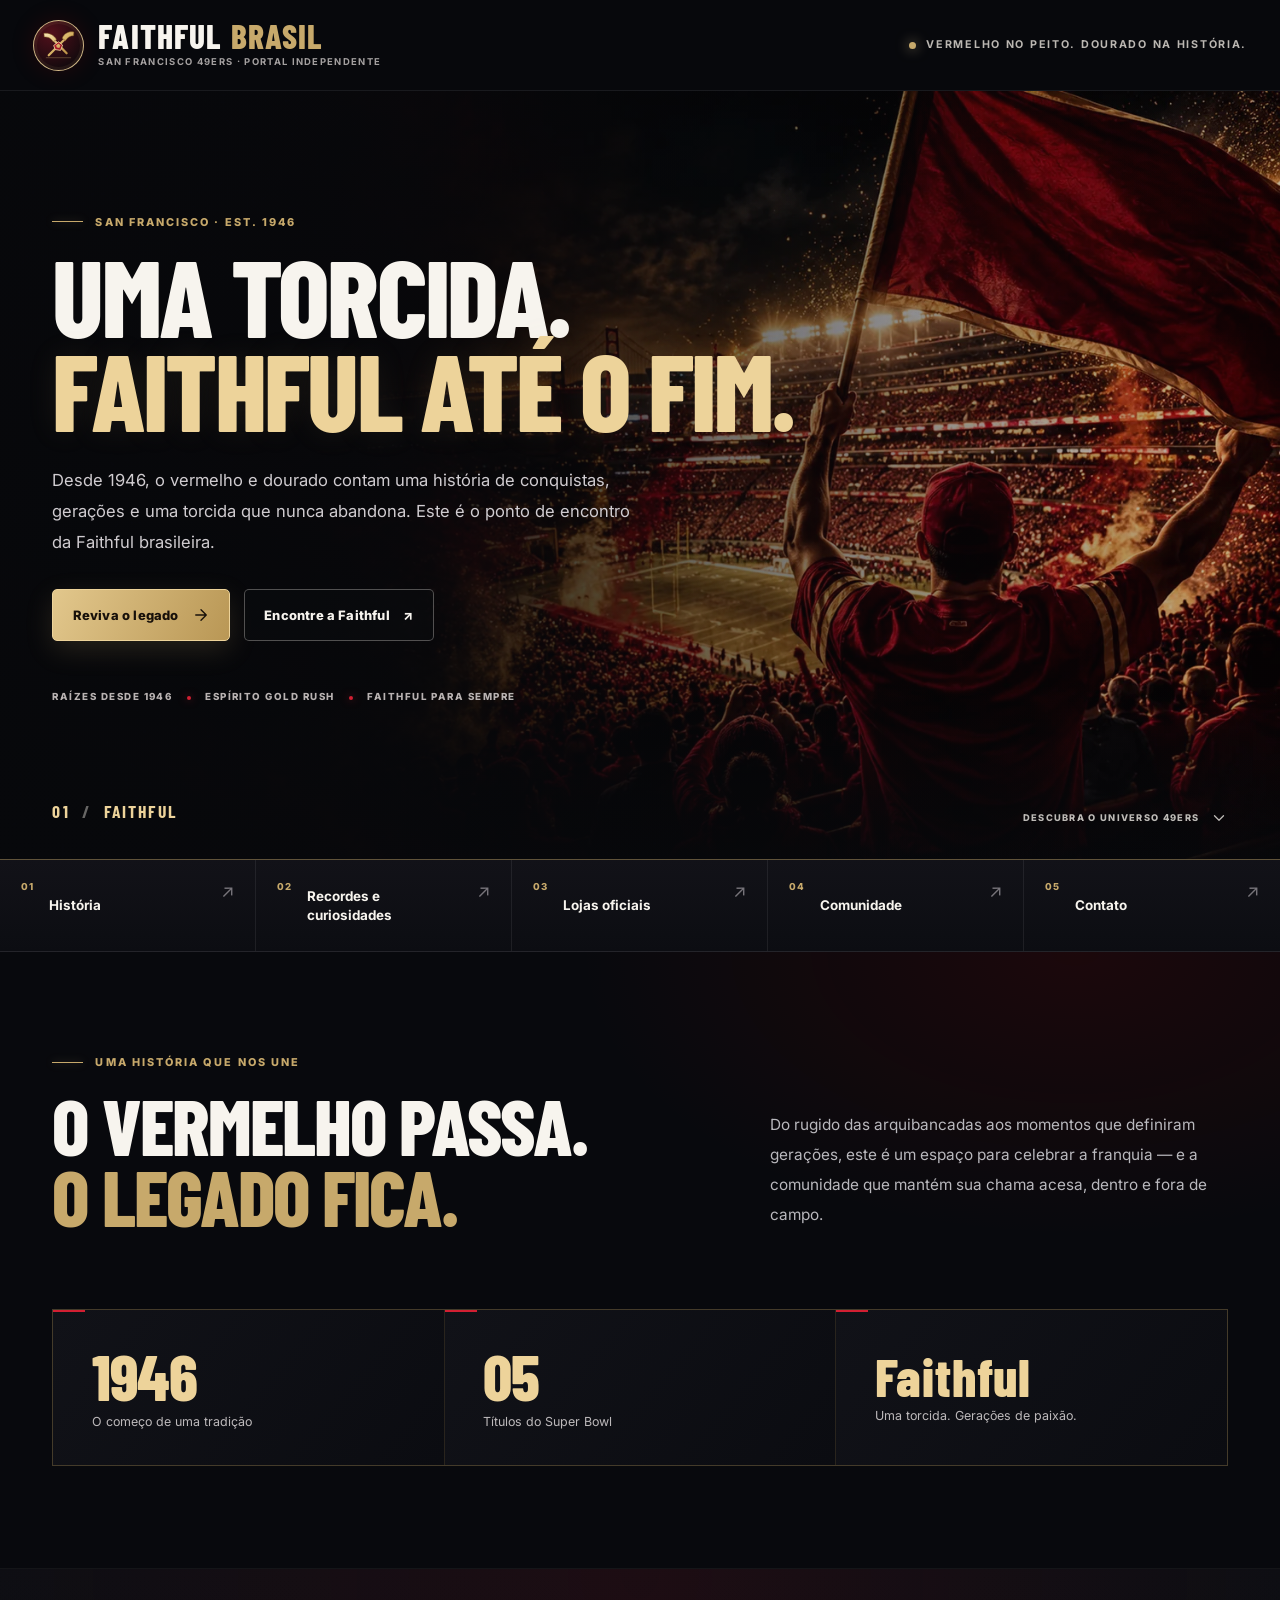
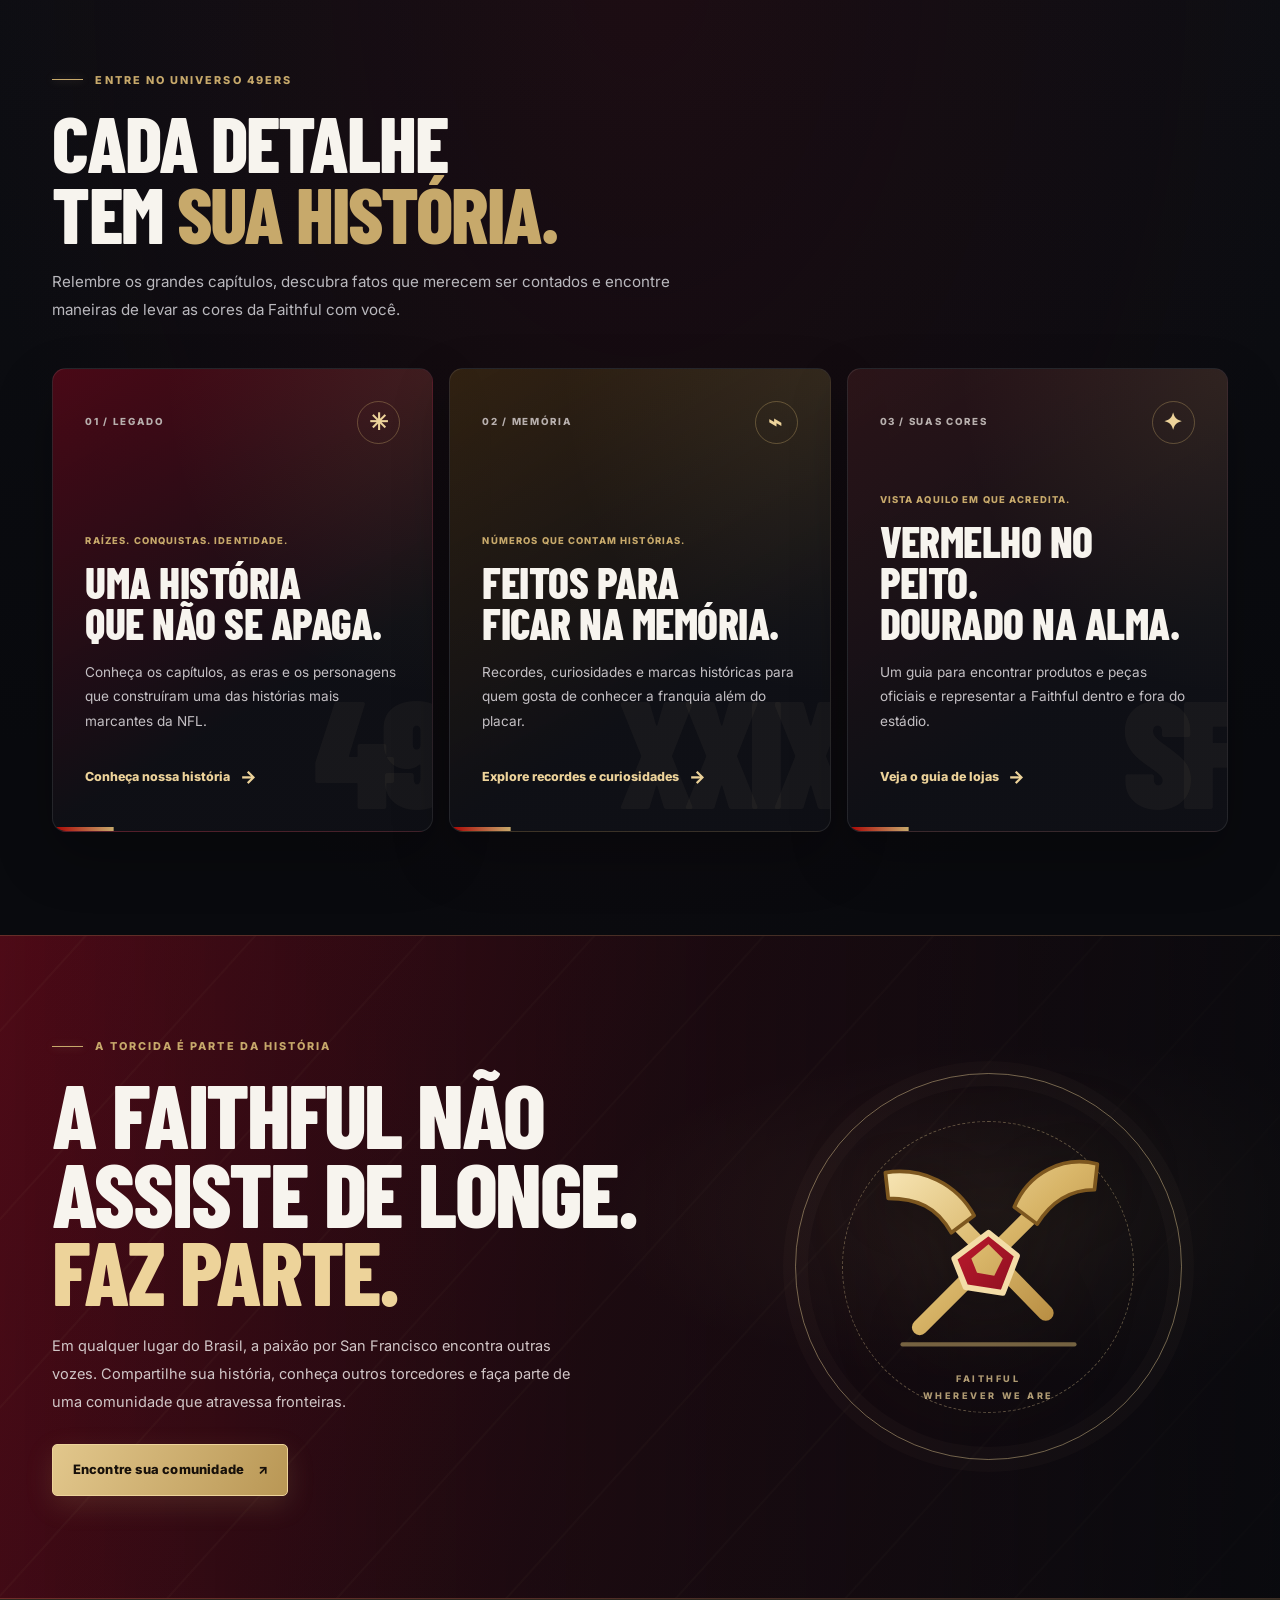
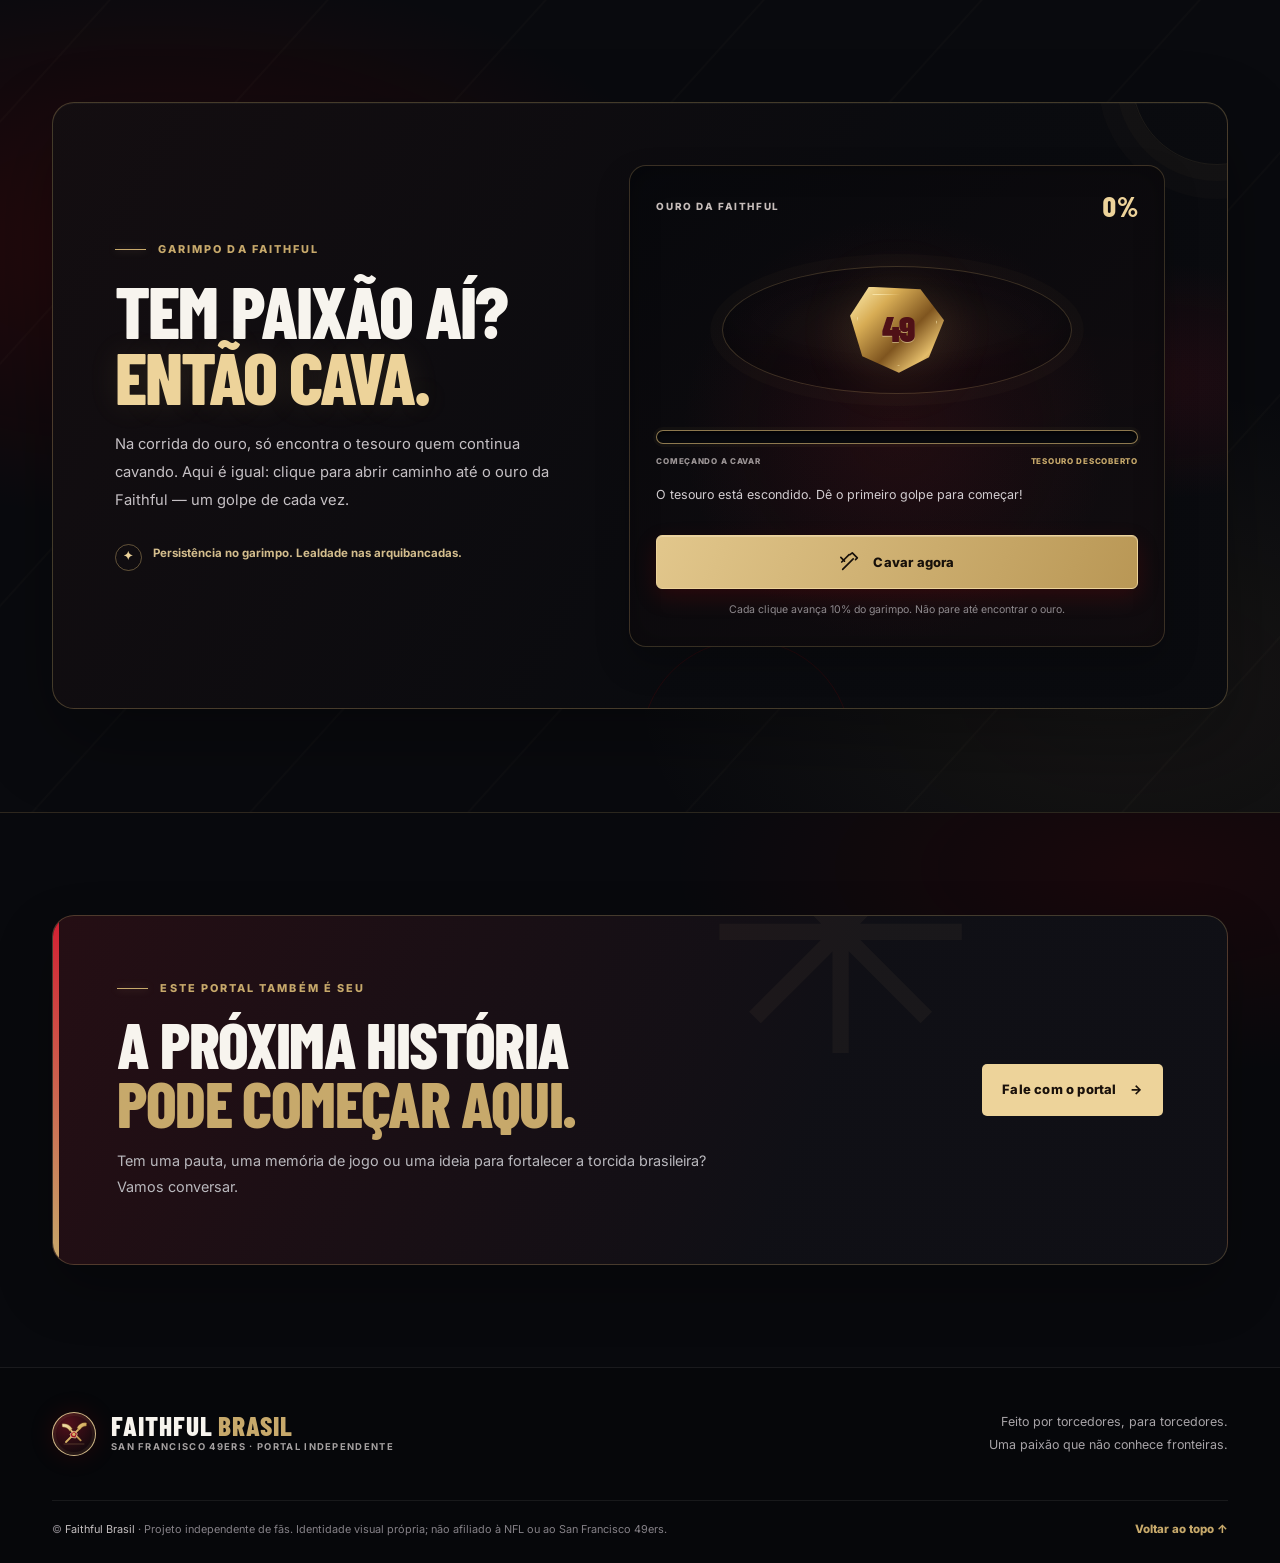
==== portal-49ers/index.html @ cf82cc43 "Portal dos 49ers para futuro uso e implmentação completa de JS conforme avanco no curso. o JS atual " ====
<!doctype html>
<html lang="pt-BR">
<head>
  <meta charset="utf-8">
  <meta name="viewport" content="width=device-width, initial-scale=1">
  <meta name="theme-color" content="#08090d">
  <meta name="description" content="Um portal brasileiro independente dedicado à história, à cultura e à torcida do San Francisco 49ers. Viva o universo Faithful em vermelho e dourado.">
  <meta name="color-scheme" content="dark">
  <title>Faithful Brasil | San Francisco 49ers</title>
  <link rel="preconnect" href="https://fonts.googleapis.com">
  <link rel="preconnect" href="https://fonts.gstatic.com" crossorigin>
  <link href="https://fonts.googleapis.com/css2?family=Barlow+Condensed:wght@500;600;700;800;900&family=Inter:wght@400;500;600;700;800&display=swap" rel="stylesheet">
  <link rel="stylesheet" href="css/style.css">
</head>
<body>
  <a class="skip-link" href="#conteudo">Pular para o conteúdo principal</a>

  <header class="site-header" id="inicio">
    <div class="topbar">
      <div class="topbar__inner">
        <a class="brand" href="index.html" aria-label="Faithful Brasil — página inicial">
          <span class="brand__mark" aria-hidden="true"><img src="assets/images/faithful-mark.svg" alt=""></span>
          <span class="brand__wording">
            <span class="brand__name">FAITHFUL <span>BRASIL</span></span>
            <span class="brand__descriptor">SAN FRANCISCO 49ERS · PORTAL INDEPENDENTE</span>
          </span>
        </a>
        <div class="topbar__signature">
          <span class="signature-dot" aria-hidden="true"></span>
          <span>VERMELHO NO PEITO. DOURADO NA HISTÓRIA.</span>
        </div>
      </div>
    </div>

    <section class="hero" aria-labelledby="hero-title">
      <picture class="hero__media" aria-hidden="true">
        <source media="(max-width: 520px)" srcset="assets/images/hero-49ers-mobile.webp" type="image/webp">
        <source media="(max-width: 520px)" srcset="assets/images/hero-49ers-mobile.svg" type="image/svg+xml">
        <source srcset="assets/images/hero-49ers-desktop.webp" type="image/webp">
        <img src="assets/images/hero-49ers-desktop.svg" alt="" width="1920" height="1080" fetchpriority="high">
      </picture>
      <div class="hero__veil" aria-hidden="true"></div>
      <div class="hero__grain" aria-hidden="true"></div>

      <div class="hero__content page-container">
        <p class="eyebrow"><span class="eyebrow__line" aria-hidden="true"></span> SAN FRANCISCO · EST. 1946</p>
        <h1 id="hero-title">Uma torcida.<br><span>Faithful até o fim.</span></h1>
        <p class="hero__lead">Desde 1946, o vermelho e dourado contam uma história de conquistas, gerações e uma torcida que nunca abandona. Este é o ponto de encontro da Faithful brasileira.</p>
        <div class="hero__actions">
          <a class="button button--gold" href="pages/history/index.html">
            <span>Reviva o legado</span>
            <svg aria-hidden="true" viewBox="0 0 24 24" width="18" height="18"><path d="M5 12h13M12 5l7 7-7 7" fill="none" stroke="currentColor" stroke-width="1.8" stroke-linecap="round" stroke-linejoin="round"/></svg>
          </a>
          <a class="button button--ghost" href="pages/community/index.html">Encontre a Faithful <span aria-hidden="true">↗</span></a>
        </div>
        <div class="hero__signature" aria-label="Identidade do portal">
          <span>RAÍZES DESDE 1946</span><i aria-hidden="true"></i><span>ESPÍRITO GOLD RUSH</span><i aria-hidden="true"></i><span>FAITHFUL PARA SEMPRE</span>
        </div>
      </div>
      <a class="hero__scroll" href="#conteudo" aria-label="Descer para o conteúdo">
        <span>DESCUBRA O UNIVERSO 49ERS</span>
        <svg aria-hidden="true" viewBox="0 0 24 24" width="18" height="18"><path d="m6 9 6 6 6-6" fill="none" stroke="currentColor" stroke-width="1.7" stroke-linecap="round" stroke-linejoin="round"/></svg>
      </a>
      <span class="hero__index" aria-hidden="true">01 <span>/</span> FAITHFUL</span>
    </section>
  </header>

  <nav class="quick-nav" aria-label="Navegação principal">
    <a class="quick-nav__item" href="pages/history/index.html">
      <span class="quick-nav__number">01</span>
      <span class="quick-nav__label">História</span>
      <span class="quick-nav__arrow" aria-hidden="true">↗</span>
    </a>
    <a class="quick-nav__item" href="pages/records-trivia/index.html">
      <span class="quick-nav__number">02</span>
      <span class="quick-nav__label">Recordes e curiosidades</span>
      <span class="quick-nav__arrow" aria-hidden="true">↗</span>
    </a>
    <a class="quick-nav__item" href="pages/official-shop/index.html">
      <span class="quick-nav__number">03</span>
      <span class="quick-nav__label">Lojas oficiais</span>
      <span class="quick-nav__arrow" aria-hidden="true">↗</span>
    </a>
    <a class="quick-nav__item" href="pages/community/index.html">
      <span class="quick-nav__number">04</span>
      <span class="quick-nav__label">Comunidade</span>
      <span class="quick-nav__arrow" aria-hidden="true">↗</span>
    </a>
    <a class="quick-nav__item" href="pages/contact/index.html">
      <span class="quick-nav__number">05</span>
      <span class="quick-nav__label">Contato</span>
      <span class="quick-nav__arrow" aria-hidden="true">↗</span>
    </a>
  </nav>

  <main id="conteudo">
    <section class="intro-section section-space" aria-labelledby="intro-title">
      <div class="page-container">
        <div class="section-heading section-heading--split">
          <div>
            <p class="eyebrow"><span class="eyebrow__line" aria-hidden="true"></span> UMA HISTÓRIA QUE NOS UNE</p>
            <h2 id="intro-title">O vermelho passa.<br><span>O legado fica.</span></h2>
          </div>
          <p class="section-heading__copy">Do rugido das arquibancadas aos momentos que definiram gerações, este é um espaço para celebrar a franquia — e a comunidade que mantém sua chama acesa, dentro e fora de campo.</p>
        </div>

        <div class="legacy-strip" aria-label="Marcos da franquia">
          <article class="legacy-stat">
            <span class="legacy-stat__value">1946</span>
            <span class="legacy-stat__label">O começo de uma tradição</span>
          </article>
          <article class="legacy-stat">
            <span class="legacy-stat__value">05</span>
            <span class="legacy-stat__label">Títulos do Super Bowl</span>
          </article>
          <article class="legacy-stat legacy-stat--phrase">
            <span class="legacy-stat__value">Faithful</span>
            <span class="legacy-stat__label">Uma torcida. Gerações de paixão.</span>
          </article>
        </div>
      </div>
    </section>

    <section class="explore-section section-space" aria-labelledby="explore-title">
      <div class="page-container">
        <div class="section-heading">
          <p class="eyebrow"><span class="eyebrow__line" aria-hidden="true"></span> ENTRE NO UNIVERSO 49ERS</p>
          <h2 id="explore-title">Cada detalhe tem <span>sua história.</span></h2>
          <p class="section-heading__intro">Relembre os grandes capítulos, descubra fatos que merecem ser contados e encontre maneiras de levar as cores da Faithful com você.</p>
        </div>

        <div class="feature-grid">
          <article class="feature-card feature-card--history">
            <div class="feature-card__topline"><span>01 / LEGADO</span><span class="feature-card__icon" aria-hidden="true">✳</span></div>
            <div class="feature-card__body">
              <p class="feature-card__kicker">RAÍZES. CONQUISTAS. IDENTIDADE.</p>
              <h3>Uma história<br>que não se apaga.</h3>
              <p>Conheça os capítulos, as eras e os personagens que construíram uma das histórias mais marcantes da NFL.</p>
              <a class="text-link" href="pages/history/index.html">Conheça nossa história <span aria-hidden="true">→</span></a>
            </div>
            <span class="feature-card__ghost" aria-hidden="true">49</span>
          </article>

          <article class="feature-card feature-card--records">
            <div class="feature-card__topline"><span>02 / MEMÓRIA</span><span class="feature-card__icon" aria-hidden="true">⌁</span></div>
            <div class="feature-card__body">
              <p class="feature-card__kicker">NÚMEROS QUE CONTAM HISTÓRIAS.</p>
              <h3>Feitos para<br>ficar na memória.</h3>
              <p>Recordes, curiosidades e marcas históricas para quem gosta de conhecer a franquia além do placar.</p>
              <a class="text-link" href="pages/records-trivia/index.html">Explore recordes e curiosidades <span aria-hidden="true">→</span></a>
            </div>
            <span class="feature-card__ghost" aria-hidden="true">XXIX</span>
          </article>

          <article class="feature-card feature-card--shop">
            <div class="feature-card__topline"><span>03 / SUAS CORES</span><span class="feature-card__icon" aria-hidden="true">✦</span></div>
            <div class="feature-card__body">
              <p class="feature-card__kicker">VISTA AQUILO EM QUE ACREDITA.</p>
              <h3>Vermelho no peito.<br>Dourado na alma.</h3>
              <p>Um guia para encontrar produtos e peças oficiais e representar a Faithful dentro e fora do estádio.</p>
              <a class="text-link" href="pages/official-shop/index.html">Veja o guia de lojas <span aria-hidden="true">→</span></a>
            </div>
            <span class="feature-card__ghost" aria-hidden="true">SF</span>
          </article>
        </div>
      </div>
    </section>

    <section class="faithful-section" aria-labelledby="faithful-title">
      <div class="faithful-section__backdrop" aria-hidden="true"></div>
      <div class="page-container faithful-section__inner">
        <div class="faithful-section__content">
          <p class="eyebrow"><span class="eyebrow__line" aria-hidden="true"></span> A TORCIDA É PARTE DA HISTÓRIA</p>
          <h2 id="faithful-title">A Faithful não<br>assiste de longe.<br><span>Faz parte.</span></h2>
          <p>Em qualquer lugar do Brasil, a paixão por San Francisco encontra outras vozes. Compartilhe sua história, conheça outros torcedores e faça parte de uma comunidade que atravessa fronteiras.</p>
          <a class="button button--gold" href="pages/community/index.html">Encontre sua comunidade <span aria-hidden="true">↗</span></a>
        </div>
        <div class="faithful-mark" aria-hidden="true">
          <span class="faithful-mark__ring faithful-mark__ring--outer"></span>
          <span class="faithful-mark__ring faithful-mark__ring--inner"></span>
          <img class="faithful-mark__symbol" src="assets/images/faithful-mark.svg" alt="" loading="lazy">
          <span class="faithful-mark__caption">FAITHFUL<br>WHEREVER WE ARE</span>
        </div>
      </div>
    </section>

    <section class="dig-meter-section section-space" aria-labelledby="dig-meter-title">
      <div class="page-container">
        <div class="dig-meter-panel" id="torcidometro">
          <div class="dig-meter-panel__copy">
            <p class="eyebrow"><span class="eyebrow__line" aria-hidden="true"></span> GARIMPO DA FAITHFUL</p>
            <h2 id="dig-meter-title">Tem paixão aí?<br><span>Então cava.</span></h2>
            <p>Na corrida do ouro, só encontra o tesouro quem continua cavando. Aqui é igual: clique para abrir caminho até o ouro da Faithful — um golpe de cada vez.</p>
            <div class="dig-meter__legend" aria-hidden="true">
              <span class="dig-meter__legend-icon">✦</span>
              <span>Persistência no garimpo. Lealdade nas arquibancadas.</span>
            </div>
          </div>

          <div class="dig-meter__game" id="dig-game">
            <div class="dig-meter__topline">
              <span class="dig-meter__label">OURO DA FAITHFUL</span>
              <span class="dig-meter__percent" id="dig-percent">0%</span>
            </div>

            <div class="dig-meter__scene" id="dig-scene" aria-hidden="true">
              <div class="dig-meter__blast-text">
                <span>OURO DESCOBERTO</span>
                <strong>FAITHFUL<br>ATÉ O FIM!</strong>
                <small>UMA PAIXÃO QUE NÃO SE APAGA</small>
              </div>
              <span class="dig-meter__ore"><span>49</span></span>
              <span class="dig-meter__particle" style="--dx: 0px; --dy: -112px;"></span>
              <span class="dig-meter__particle" style="--dx: 70px; --dy: -88px;"></span>
              <span class="dig-meter__particle" style="--dx: 116px; --dy: -24px;"></span>
              <span class="dig-meter__particle" style="--dx: 100px; --dy: 62px;"></span>
              <span class="dig-meter__particle" style="--dx: 44px; --dy: 105px;"></span>
              <span class="dig-meter__particle" style="--dx: -44px; --dy: 105px;"></span>
              <span class="dig-meter__particle" style="--dx: -100px; --dy: 62px;"></span>
              <span class="dig-meter__particle" style="--dx: -116px; --dy: -24px;"></span>
              <span class="dig-meter__particle" style="--dx: -70px; --dy: -88px;"></span>
              <span class="dig-meter__particle" style="--dx: 20px; --dy: -145px;"></span>
              <span class="dig-meter__particle" style="--dx: -20px; --dy: -145px;"></span>
              <span class="dig-meter__particle" style="--dx: 137px; --dy: 18px;"></span>
            </div>

            <div class="dig-meter__progress-wrap">
              <div class="dig-meter__progress" id="dig-progress" role="progressbar" aria-label="Progresso do garimpo" aria-valuemin="0" aria-valuemax="100" aria-valuenow="0" aria-valuetext="0% do garimpo concluído">
                <span class="dig-meter__progress-fill" id="dig-progress-fill"></span>
              </div>
              <div class="dig-meter__endpoints" aria-hidden="true">
                <span>COMEÇANDO A CAVAR</span>
                <span>TESOURO DESCOBERTO</span>
              </div>
            </div>

            <p class="dig-meter__status" id="dig-status" role="status" aria-live="polite" aria-atomic="true">O tesouro está escondido. Dê o primeiro golpe para começar!</p>

            <div class="dig-meter__reward" id="dig-reward" hidden>
              <p class="dig-meter__reward-kicker">GARIMPO CONCLUÍDO</p>
              <h3>O ouro é nosso.<br><span>Faithful até o fim!</span></h3>
              <p>Você chegou ao fim da escavação. Agora conta pra gente: quer cavar de novo?</p>
            </div>

            <button class="button button--gold dig-meter__button" id="dig-button" type="button">
              <svg class="dig-meter__button-icon" aria-hidden="true" viewBox="0 0 24 24" fill="none"><path d="M4 20 15.5 8.5M12 4l2.5-2 5.5 5.5-2 2M3 12l8-8M2 7l4 4" stroke="currentColor" stroke-width="1.8" stroke-linecap="round" stroke-linejoin="round"/></svg>
              <span id="dig-button-label">Cavar agora</span>
            </button>
            <p class="dig-meter__hint">Cada clique avança 10% do garimpo. Não pare até encontrar o ouro.</p>
          </div>
        </div>
      </div>
    </section>

    <section class="closing-section section-space" aria-labelledby="closing-title">
      <div class="page-container closing-panel">
        <div class="closing-panel__ornament" aria-hidden="true">✳</div>
        <div class="closing-panel__copy">
          <p class="eyebrow"><span class="eyebrow__line" aria-hidden="true"></span> ESTE PORTAL TAMBÉM É SEU</p>
          <h2 id="closing-title">A próxima história<br><span>pode começar aqui.</span></h2>
          <p>Tem uma pauta, uma memória de jogo ou uma ideia para fortalecer a torcida brasileira? Vamos conversar.</p>
        </div>
        <a class="button button--light" href="pages/contact/index.html">Fale com o portal <span aria-hidden="true">→</span></a>
      </div>
    </section>
  </main>

  <footer class="site-footer">
    <div class="page-container">
      <div class="site-footer__main">
        <a class="brand brand--footer" href="index.html" aria-label="Faithful Brasil — voltar ao início">
          <span class="brand__mark" aria-hidden="true"><img src="assets/images/faithful-mark.svg" alt=""></span>
          <span class="brand__wording">
            <span class="brand__name">FAITHFUL <span>BRASIL</span></span>
            <span class="brand__descriptor">SAN FRANCISCO 49ERS · PORTAL INDEPENDENTE</span>
          </span>
        </a>
        <p>Feito por torcedores, para torcedores.<br>Uma paixão que não conhece fronteiras.</p>
      </div>
      <div class="site-footer__bottom">
        <p>© <span>Faithful Brasil</span> · Projeto independente de fãs. Identidade visual própria; não afiliado à NFL ou ao San Francisco 49ers.</p>
        <a href="#inicio">Voltar ao topo ↑</a>
      </div>
    </div>
  </footer>
  <script src="js/main.js" defer></script>
</body>
</html>
---- portal-49ers/css/style.css ----
/* =========================================================
   FAITHFUL BRASIL — HOME PAGE
   Organização: tokens, base, header/hero, navegação, conteúdo,
   cards, comunidade, rodapé e media queries.
========================================================= */

:root {
  color-scheme: dark;
  --color-bg: #08090d;
  --color-bg-soft: #0d0e13;
  --color-panel: #111218;
  --color-panel-raised: #171820;
  --color-red: #aa0000;
  --color-red-deep: #650b18;
  --color-red-bright: #d21f32;
  --color-gold: #c7a96b;
  --color-gold-bright: #edd39a;
  --color-white: #f7f4ee;
  --color-muted: #b9b8bd;
  --color-border: rgba(237, 211, 154, 0.18);
  --font-body: "Inter", "Segoe UI", sans-serif;
  --font-display: "Barlow Condensed", Impact, sans-serif;
  --container-width: 1240px;
  --page-gutter: clamp(1.1rem, 4.1vw, 4.5rem);
  --radius-sm: 8px;
  --radius-md: 14px;
  --radius-lg: 22px;
  --ease-out: cubic-bezier(0.2, 0.75, 0.25, 1);
  --shadow-card: 0 24px 55px rgba(0, 0, 0, 0.25);
}

*,
*::before,
*::after {
  box-sizing: border-box;
}

html {
  scroll-behavior: smooth;
  scroll-padding-top: 1.5rem;
  background: var(--color-bg);
}

body {
  min-width: 320px;
  margin: 0;
  background:
    radial-gradient(ellipse at 8% 31%, rgba(108, 0, 20, 0.11), transparent 36rem),
    var(--color-bg);
  color: var(--color-white);
  font-family: var(--font-body);
  font-size: 1rem;
  line-height: 1.7;
  -webkit-font-smoothing: antialiased;
  text-rendering: optimizeLegibility;
}

img,
svg {
  display: block;
  max-width: 100%;
}

img {
  height: auto;
}

a {
  color: inherit;
}

button,
a {
  -webkit-tap-highlight-color: transparent;
}

a:focus-visible,
button:focus-visible {
  outline: 3px solid var(--color-gold-bright);
  outline-offset: 4px;
  border-radius: 4px;
}

::selection {
  color: var(--color-bg);
  background: var(--color-gold-bright);
}

.skip-link {
  position: fixed;
  z-index: 1000;
  top: 0.8rem;
  left: 0.8rem;
  transform: translateY(-160%);
  padding: 0.75rem 1rem;
  border-radius: var(--radius-sm);
  background: var(--color-gold-bright);
  color: #160d08;
  font-weight: 800;
  text-decoration: none;
  transition: transform 180ms ease;
}

.skip-link:focus {
  transform: translateY(0);
}

.page-container {
  width: min(var(--container-width), calc(100% - (var(--page-gutter) * 2)));
  margin-inline: auto;
}

.section-space {
  padding-block: clamp(4.7rem, 8vw, 7.7rem);
}

/* Header + brand */
.site-header {
  position: relative;
  isolation: isolate;
  overflow: clip;
  background: #07080b;
}

.topbar {
  position: relative;
  z-index: 5;
  border-bottom: 1px solid rgba(255, 255, 255, 0.075);
  background: rgba(8, 9, 13, 0.96);
}

.topbar__inner {
  display: flex;
  min-height: 90px;
  align-items: center;
  justify-content: space-between;
  gap: 1.5rem;
  width: min(1500px, calc(100% - (var(--page-gutter) * 1.25)));
  margin-inline: auto;
}

.brand {
  display: inline-flex;
  align-items: center;
  gap: 0.9rem;
  min-width: 0;
  text-decoration: none;
}

.brand__mark {
  display: grid;
  position: relative;
  flex: 0 0 51px;
  width: 51px;
  aspect-ratio: 1;
  place-items: center;
  border: 1px solid var(--color-gold);
  border-radius: 50%;
  background:
    linear-gradient(140deg, rgba(170, 0, 0, 0.72), rgba(71, 4, 16, 0.94)),
    var(--color-red-deep);
  box-shadow: inset 0 0 0 4px rgba(199, 169, 107, 0.08), 0 0 23px rgba(170, 0, 0, 0.17);
  color: var(--color-gold-bright);
  font-family: var(--font-display);
  font-size: 1.65rem;
  font-weight: 800;
  letter-spacing: -0.09em;
  line-height: 1;
  padding-right: 0.12em;
}

.brand__wording {
  display: grid;
  gap: 0.1rem;
  min-width: 0;
}

.brand__name {
  color: var(--color-white);
  font-family: var(--font-display);
  font-size: clamp(1.7rem, 2.6vw, 2.15rem);
  font-weight: 800;
  letter-spacing: 0.035em;
  line-height: 0.95;
  white-space: nowrap;
}

.brand__name > span {
  color: var(--color-gold);
}

.brand__descriptor {
  color: #a4a0a0;
  font-size: 0.59rem;
  font-weight: 700;
  letter-spacing: 0.14em;
  line-height: 1.5;
}

.topbar__signature {
  display: flex;
  align-items: center;
  gap: 0.65rem;
  color: #bbb7b2;
  font-size: 0.67rem;
  font-weight: 700;
  letter-spacing: 0.16em;
  text-align: right;
}

.signature-dot {
  width: 7px;
  height: 7px;
  flex: 0 0 7px;
  border-radius: 50%;
  background: var(--color-gold);
  box-shadow: 0 0 13px rgba(237, 211, 154, 0.7);
}

/* Hero */
.hero {
  position: relative;
  display: grid;
  min-height: clamp(640px, 60vw, 850px);
  align-items: center;
  isolation: isolate;
  overflow: hidden;
  background:
    radial-gradient(ellipse at 81% 47%, rgba(179, 20, 38, 0.25), transparent 35%),
    linear-gradient(110deg, #08090d 5%, #15090e 53%, #2b0b11 100%);
}

.hero__media,
.hero__veil,
.hero__grain {
  position: absolute;
  z-index: -1;
  inset: 0;
  pointer-events: none;
}

.hero__media img {
  width: 100%;
  height: 100%;
  object-fit: cover;
  object-position: center right;
  opacity: 0.88;
}

.hero__veil {
  z-index: 0;
  background:
    linear-gradient(90deg, rgba(7, 8, 11, 0.98) 0%, rgba(7, 8, 11, 0.91) 31%, rgba(7, 8, 11, 0.53) 56%, rgba(7, 8, 11, 0.12) 100%),
    linear-gradient(0deg, rgba(7, 8, 11, 0.83) 0%, transparent 23%, transparent 82%, rgba(7, 8, 11, 0.13) 100%);
}

.hero__grain {
  z-index: 1;
  opacity: 0.14;
  background-image: url("data:image/svg+xml,%3Csvg viewBox='0 0 180 180' xmlns='http://www.w3.org/2000/svg'%3E%3Cfilter id='n'%3E%3CfeTurbulence type='fractalNoise' baseFrequency='.88' numOctaves='3' stitchTiles='stitch'/%3E%3C/filter%3E%3Crect width='100%25' height='100%25' filter='url(%23n)' opacity='.28'/%3E%3C/svg%3E");
  mix-blend-mode: soft-light;
}

.hero__content {
  position: relative;
  z-index: 2;
  padding-block: 5.6rem 7.5rem;
  animation: rise-in 850ms var(--ease-out) both;
}

.eyebrow {
  display: flex;
  align-items: center;
  gap: 0.75rem;
  margin: 0 0 1.2rem;
  color: var(--color-gold);
  font-size: 0.68rem;
  font-weight: 800;
  letter-spacing: 0.19em;
  line-height: 1.5;
  text-transform: uppercase;
}

.eyebrow__line {
  display: inline-block;
  width: 31px;
  height: 1px;
  flex: 0 0 31px;
  background: var(--color-gold);
  box-shadow: 0 0 9px rgba(237, 211, 154, 0.38);
}

.hero h1 {
  max-width: 790px;
  margin: 0;
  font-family: var(--font-display);
  font-size: clamp(4.2rem, 8.4vw, 8.1rem);
  font-weight: 800;
  letter-spacing: -0.025em;
  line-height: 0.87;
  text-transform: uppercase;
  text-wrap: balance;
}

.hero h1 span {
  color: var(--color-gold-bright);
  text-shadow: 0 0 30px rgba(199, 169, 107, 0.1);
}

.hero__lead {
  max-width: 560px;
  margin: 1.8rem 0 0;
  color: #d0ccd0;
  font-size: clamp(1rem, 1.3vw, 1.13rem);
  line-height: 1.85;
  text-wrap: pretty;
}

.hero__actions {
  display: flex;
  flex-wrap: wrap;
  align-items: center;
  gap: 0.85rem;
  margin-top: 2rem;
}

.button {
  display: inline-flex;
  min-height: 52px;
  align-items: center;
  justify-content: center;
  gap: 0.85rem;
  padding: 0.9rem 1.2rem;
  border: 1px solid transparent;
  border-radius: 5px;
  cursor: pointer;
  font-family: var(--font-body);
  font-size: 0.81rem;
  font-weight: 800;
  letter-spacing: 0.015em;
  line-height: 1.35;
  text-align: center;
  text-decoration: none;
  transition: transform 220ms var(--ease-out), background-color 220ms ease, border-color 220ms ease, color 220ms ease, box-shadow 220ms ease;
}

.button svg {
  flex: 0 0 auto;
  transition: transform 220ms var(--ease-out);
}

.button:hover {
  transform: translateY(-3px);
}

.button:hover svg {
  transform: translateX(3px);
}

.button--gold {
  border-color: var(--color-gold-bright);
  background: linear-gradient(115deg, #e2c78c, #b99755);
  box-shadow: 0 9px 28px rgba(199, 169, 107, 0.16);
  color: #17100a;
}

.button--gold:hover {
  border-color: #fff0c9;
  background: linear-gradient(115deg, #f1dca7, #cfad67);
  box-shadow: 0 13px 34px rgba(199, 169, 107, 0.26);
}

.button--ghost {
  border-color: rgba(247, 244, 238, 0.3);
  background: rgba(13, 14, 19, 0.36);
  color: var(--color-white);
  backdrop-filter: blur(10px);
}

.button--ghost:hover {
  border-color: var(--color-gold);
  background: rgba(170, 0, 0, 0.22);
  color: var(--color-gold-bright);
}

.hero__signature {
  display: flex;
  flex-wrap: wrap;
  align-items: center;
  gap: 0.9rem;
  margin-top: 3rem;
  color: #b9b3b2;
  font-size: 0.61rem;
  font-weight: 800;
  letter-spacing: 0.15em;
}

.hero__signature i {
  display: block;
  width: 4px;
  height: 4px;
  border-radius: 50%;
  background: var(--color-red-bright);
  box-shadow: 0 0 8px rgba(210, 31, 50, 0.65);
}

.hero__scroll {
  position: absolute;
  z-index: 3;
  right: var(--page-gutter);
  bottom: 2rem;
  display: inline-flex;
  align-items: center;
  gap: 0.65rem;
  color: rgba(247, 244, 238, 0.76);
  font-size: 0.58rem;
  font-weight: 800;
  letter-spacing: 0.14em;
  text-decoration: none;
  transition: color 180ms ease;
}

.hero__scroll:hover {
  color: var(--color-gold-bright);
}

.hero__index {
  position: absolute;
  z-index: 2;
  bottom: 2rem;
  left: var(--page-gutter);
  color: var(--color-gold-bright);
  font-family: var(--font-display);
  font-size: 1.1rem;
  font-weight: 700;
  letter-spacing: 0.12em;
}

.hero__index span {
  margin-inline: 0.4rem;
  color: rgba(247, 244, 238, 0.4);
}

@keyframes rise-in {
  from { opacity: 0; transform: translateY(18px); }
  to { opacity: 1; transform: translateY(0); }
}

/* Quick navigation: equal-width items on wide screens */
.quick-nav {
  position: relative;
  z-index: 4;
  display: grid;
  grid-template-columns: repeat(5, minmax(0, 1fr));
  border-top: 1px solid rgba(199, 169, 107, 0.45);
  border-bottom: 1px solid rgba(255, 255, 255, 0.08);
  background: linear-gradient(180deg, #121218 0%, #0c0d12 100%);
}

.quick-nav__item {
  position: relative;
  display: grid;
  min-width: 0;
  min-height: 91px;
  grid-template-columns: auto minmax(0, 1fr) auto;
  align-items: center;
  gap: clamp(0.45rem, 1.15vw, 1rem);
  padding: 1rem clamp(0.7rem, 1.65vw, 1.7rem);
  border-right: 1px solid rgba(255, 255, 255, 0.075);
  color: var(--color-white);
  text-decoration: none;
  transition: background 240ms ease, color 240ms ease;
}

.quick-nav__item:last-child {
  border-right: 0;
}

.quick-nav__item::before {
  position: absolute;
  inset: auto 0 0;
  height: 2px;
  background: linear-gradient(90deg, var(--color-red-bright), var(--color-gold-bright));
  content: "";
  transform: scaleX(0);
  transform-origin: left;
  transition: transform 260ms var(--ease-out);
}

.quick-nav__item:hover,
.quick-nav__item:focus-visible {
  background: linear-gradient(180deg, rgba(170, 0, 0, 0.18), rgba(199, 169, 107, 0.035));
  color: var(--color-gold-bright);
}

.quick-nav__item:hover::before,
.quick-nav__item:focus-visible::before {
  transform: scaleX(1);
}

.quick-nav__number {
  align-self: start;
  padding-top: 0.18rem;
  color: var(--color-gold);
  font-size: 0.6rem;
  font-weight: 800;
  letter-spacing: 0.12em;
}

.quick-nav__label {
  font-size: clamp(0.74rem, 1.05vw, 0.88rem);
  font-weight: 700;
  line-height: 1.35;
  overflow-wrap: anywhere;
}

.quick-nav__arrow {
  align-self: start;
  color: #77747a;
  font-size: 1.1rem;
  transition: color 220ms ease, transform 220ms var(--ease-out);
}

.quick-nav__item:hover .quick-nav__arrow {
  color: var(--color-gold-bright);
  transform: translate(2px, -2px);
}

/* Shared section typography */
.intro-section {
  position: relative;
  background:
    radial-gradient(ellipse at 84% 0%, rgba(170, 0, 0, 0.12), transparent 31rem),
    var(--color-bg);
}

.section-heading--split {
  display: grid;
  grid-template-columns: minmax(0, 1.05fr) minmax(280px, 0.75fr);
  align-items: end;
  gap: clamp(2rem, 6vw, 6rem);
}

.section-heading h2,
.closing-panel h2 {
  margin: 0;
  font-family: var(--font-display);
  font-size: clamp(3.4rem, 6.1vw, 5.8rem);
  font-weight: 800;
  letter-spacing: -0.025em;
  line-height: 0.91;
  text-transform: uppercase;
  text-wrap: balance;
}

.section-heading h2 span,
.closing-panel h2 span {
  color: var(--color-gold);
}

.section-heading__copy {
  max-width: 500px;
  margin: 0 0 0.15rem;
  color: var(--color-muted);
  font-size: 0.96rem;
  line-height: 1.95;
}

.legacy-strip {
  display: grid;
  grid-template-columns: repeat(3, minmax(0, 1fr));
  gap: 1px;
  margin-top: clamp(3.2rem, 6vw, 5.5rem);
  border: 1px solid rgba(199, 169, 107, 0.17);
  background: rgba(199, 169, 107, 0.17);
}

.legacy-stat {
  position: relative;
  display: flex;
  min-height: 155px;
  flex-direction: column;
  justify-content: center;
  gap: 0.25rem;
  padding: 1.5rem clamp(1.15rem, 3vw, 2.7rem);
  background: linear-gradient(130deg, #111218, #0b0c11);
}

.legacy-stat::before {
  position: absolute;
  top: 0;
  left: 0;
  width: 32px;
  height: 2px;
  background: var(--color-red-bright);
  content: "";
}

.legacy-stat__value {
  color: var(--color-gold-bright);
  font-family: var(--font-display);
  font-size: clamp(2.8rem, 5vw, 4.5rem);
  font-weight: 800;
  letter-spacing: -0.02em;
  line-height: 1;
}

.legacy-stat__label {
  color: #bdb9bb;
  font-size: 0.78rem;
  line-height: 1.55;
}

.legacy-stat--phrase .legacy-stat__value {
  font-size: clamp(2.6rem, 4.2vw, 3.6rem);
  letter-spacing: 0.015em;
}

/* Explore cards */
.explore-section {
  position: relative;
  overflow: hidden;
  border-top: 1px solid rgba(255, 255, 255, 0.045);
  background:
    radial-gradient(ellipse at 50% 0%, rgba(91, 9, 20, 0.2), transparent 42rem),
    linear-gradient(180deg, #0d0e13, #090a0e 80%);
}

.section-heading:not(.section-heading--split) {
  max-width: 790px;
  margin-bottom: 2.7rem;
}

.section-heading__intro {
  max-width: 650px;
  margin: 1.2rem 0 0;
  color: var(--color-muted);
  font-size: 0.95rem;
  line-height: 1.85;
}

.feature-grid {
  display: grid;
  grid-template-columns: repeat(3, minmax(0, 1fr));
  gap: 1rem;
}

.feature-card {
  position: relative;
  display: flex;
  min-height: 430px;
  flex-direction: column;
  justify-content: space-between;
  isolation: isolate;
  overflow: hidden;
  padding: clamp(1.3rem, 2.5vw, 2rem);
  border: 1px solid rgba(255, 255, 255, 0.09);
  border-radius: var(--radius-md);
  background: linear-gradient(155deg, rgba(35, 20, 25, 0.9), rgba(15, 16, 22, 0.98) 65%);
  box-shadow: var(--shadow-card);
  transition: transform 300ms var(--ease-out), border-color 300ms ease, box-shadow 300ms ease;
}

.feature-card::before {
  position: absolute;
  z-index: -1;
  inset: 0;
  background: radial-gradient(ellipse at 100% 0%, rgba(199, 169, 107, 0.14), transparent 50%);
  content: "";
  opacity: 0.8;
  transition: opacity 300ms ease;
}

.feature-card::after {
  position: absolute;
  z-index: -1;
  inset: auto 0 0;
  height: 4px;
  background: linear-gradient(90deg, var(--color-red), var(--color-gold));
  content: "";
  transform: scaleX(0.16);
  transform-origin: left;
  transition: transform 300ms var(--ease-out);
}

.feature-card:hover {
  transform: translateY(-7px);
  border-color: rgba(237, 211, 154, 0.42);
  box-shadow: 0 32px 65px rgba(0, 0, 0, 0.38), 0 0 32px rgba(170, 0, 0, 0.07);
}

.feature-card:hover::before {
  opacity: 1;
}

.feature-card:hover::after {
  transform: scaleX(1);
}

.feature-card--history {
  background-image: linear-gradient(150deg, rgba(89, 8, 24, 0.8), rgba(15, 16, 22, 0.96) 67%);
}

.feature-card--records {
  background-image: linear-gradient(150deg, rgba(83, 59, 20, 0.47), rgba(15, 16, 22, 0.98) 67%);
}

.feature-card--shop {
  background-image: linear-gradient(150deg, rgba(50, 23, 27, 0.8), rgba(15, 16, 22, 0.98) 67%);
}

.feature-card__topline {
  display: flex;
  align-items: center;
  justify-content: space-between;
  gap: 1rem;
  color: #b8b0ae;
  font-size: 0.61rem;
  font-weight: 800;
  letter-spacing: 0.17em;
}

.feature-card__icon {
  display: grid;
  width: 43px;
  height: 43px;
  place-items: center;
  border: 1px solid rgba(199, 169, 107, 0.36);
  border-radius: 50%;
  color: var(--color-gold-bright);
  font-size: 1.45rem;
}

.feature-card__body {
  position: relative;
  z-index: 1;
  padding-top: 3rem;
}

.feature-card__kicker {
  margin: 0 0 0.85rem;
  color: var(--color-gold);
  font-size: 0.59rem;
  font-weight: 800;
  letter-spacing: 0.12em;
  line-height: 1.65;
}

.feature-card h3 {
  margin: 0;
  font-family: var(--font-display);
  font-size: clamp(2.4rem, 3.4vw, 3.6rem);
  font-weight: 800;
  letter-spacing: -0.012em;
  line-height: 0.94;
  text-transform: uppercase;
  text-wrap: balance;
}

.feature-card__body > p:not(.feature-card__kicker) {
  max-width: 34rem;
  margin: 1rem 0 1.4rem;
  color: #c4c0c4;
  font-size: 0.85rem;
  line-height: 1.8;
}

.text-link {
  display: inline-flex;
  min-height: 44px;
  flex-wrap: wrap;
  align-items: center;
  gap: 0.6rem;
  color: var(--color-gold-bright);
  font-size: 0.78rem;
  font-weight: 800;
  line-height: 1.5;
  text-decoration: none;
}

.text-link span {
  display: inline-block;
  font-size: 1.1rem;
  transition: transform 220ms var(--ease-out);
}

.text-link:hover span {
  transform: translateX(5px);
}

.feature-card__ghost {
  position: absolute;
  z-index: -1;
  right: -0.05em;
  bottom: 0.14em;
  color: rgba(237, 211, 154, 0.045);
  font-family: var(--font-display);
  font-size: clamp(7rem, 12vw, 11rem);
  font-weight: 900;
  letter-spacing: -0.08em;
  line-height: 0.8;
  pointer-events: none;
  user-select: none;
}

/* Community statement */
.faithful-section {
  position: relative;
  isolation: isolate;
  overflow: hidden;
  border-block: 1px solid rgba(199, 169, 107, 0.22);
  background: linear-gradient(108deg, #590a18 0%, #280b12 48%, #100d12 100%);
}

.faithful-section__backdrop {
  position: absolute;
  z-index: -1;
  inset: 0;
  background:
    linear-gradient(90deg, rgba(8, 9, 13, 0.14), rgba(8, 9, 13, 0.5) 72%, rgba(8, 9, 13, 0.8)),
    repeating-linear-gradient(132deg, transparent 0 62px, rgba(237, 211, 154, 0.035) 63px 64px, transparent 65px 126px),
    radial-gradient(ellipse at 82% 42%, rgba(199, 169, 107, 0.16), transparent 29rem);
}

.faithful-section__inner {
  display: grid;
  min-height: 560px;
  grid-template-columns: minmax(0, 1fr) minmax(260px, 0.72fr);
  align-items: center;
  gap: 2rem;
  padding-block: clamp(4.5rem, 8vw, 7.5rem);
}

.faithful-section__content {
  position: relative;
  z-index: 2;
  max-width: 640px;
}

.faithful-section h2 {
  margin: 0;
  font-family: var(--font-display);
  font-size: clamp(4rem, 7vw, 6.7rem);
  font-weight: 800;
  letter-spacing: -0.025em;
  line-height: 0.88;
  text-transform: uppercase;
}

.faithful-section h2 span {
  color: var(--color-gold-bright);
}

.faithful-section__content > p:not(.eyebrow) {
  max-width: 530px;
  margin: 1.45rem 0 1.7rem;
  color: #d1c6c7;
  font-size: 0.91rem;
  line-height: 1.9;
}

.faithful-mark {
  position: relative;
  display: grid;
  width: min(100%, 430px);
  aspect-ratio: 1;
  place-items: center;
  justify-self: center;
  color: var(--color-gold-bright);
  filter: drop-shadow(0 0 50px rgba(199, 169, 107, 0.09));
}

.faithful-mark__ring {
  position: absolute;
  display: block;
  border-radius: 50%;
}

.faithful-mark__ring--outer {
  inset: 5%;
  border: 1px solid rgba(237, 211, 154, 0.45);
  box-shadow: 0 0 0 12px rgba(237, 211, 154, 0.025), inset 0 0 0 12px rgba(237, 211, 154, 0.025);
}

.faithful-mark__ring--inner {
  inset: 16%;
  border: 1px dashed rgba(237, 211, 154, 0.35);
}

.faithful-mark__sf {
  margin-top: -1.1rem;
  font-family: var(--font-display);
  font-size: clamp(7rem, 13vw, 12rem);
  font-weight: 900;
  letter-spacing: -0.12em;
  line-height: 0.8;
  padding-right: 0.11em;
  text-shadow: 0 5px 30px rgba(0, 0, 0, 0.2);
}

.faithful-mark__caption {
  position: absolute;
  bottom: 18%;
  color: rgba(237, 211, 154, 0.72);
  font-size: 0.57rem;
  font-weight: 800;
  letter-spacing: 0.28em;
  line-height: 1.9;
  text-align: center;
}

/* Closing contact panel */
.closing-section {
  background:
    radial-gradient(ellipse at 90% 10%, rgba(170, 0, 0, 0.11), transparent 30rem),
    var(--color-bg);
}

.closing-panel {
  position: relative;
  display: flex;
  min-height: 300px;
  align-items: center;
  justify-content: space-between;
  gap: 2rem;
  overflow: hidden;
  padding: clamp(2rem, 5vw, 4.1rem);
  border: 1px solid rgba(199, 169, 107, 0.28);
  border-radius: var(--radius-lg);
  background: linear-gradient(112deg, rgba(39, 15, 21, 0.95), rgba(16, 16, 22, 0.98) 64%);
  box-shadow: var(--shadow-card);
}

.closing-panel::before {
  position: absolute;
  top: 0;
  left: 0;
  width: 6px;
  height: 100%;
  background: linear-gradient(180deg, var(--color-red-bright), var(--color-gold));
  content: "";
}

.closing-panel__copy {
  position: relative;
  z-index: 1;
  max-width: 740px;
}

.closing-panel h2 {
  font-size: clamp(3rem, 5vw, 4.8rem);
}

.closing-panel__copy > p:not(.eyebrow) {
  max-width: 590px;
  margin: 1rem 0 0;
  color: var(--color-muted);
  font-size: 0.9rem;
  line-height: 1.8;
}

.closing-panel__ornament {
  position: absolute;
  top: -0.45em;
  right: 21%;
  color: rgba(199, 169, 107, 0.055);
  font-size: clamp(12rem, 26vw, 22rem);
  line-height: 1;
  pointer-events: none;
  user-select: none;
}

.button--light {
  position: relative;
  z-index: 1;
  flex: 0 0 auto;
  border-color: rgba(237, 211, 154, 0.64);
  background: var(--color-gold-bright);
  color: #1a110b;
}

.button--light:hover {
  border-color: #fff3d7;
  background: #f5e2b5;
  box-shadow: 0 12px 30px rgba(199, 169, 107, 0.16);
}

/* Footer */
.site-footer {
  border-top: 1px solid rgba(255, 255, 255, 0.08);
  background: #06070a;
}

.site-footer__main {
  display: flex;
  align-items: center;
  justify-content: space-between;
  gap: 2rem;
  padding-block: 2.7rem;
}

.brand--footer .brand__mark {
  width: 44px;
  flex-basis: 44px;
  font-size: 1.45rem;
}

.brand--footer .brand__name {
  font-size: 1.7rem;
}

.site-footer__main > p {
  margin: 0;
  color: #a7a3a7;
  font-size: 0.78rem;
  line-height: 1.8;
  text-align: right;
}

.site-footer__bottom {
  display: flex;
  align-items: center;
  justify-content: space-between;
  gap: 1.5rem;
  padding-block: 1.2rem 1.5rem;
  border-top: 1px solid rgba(255, 255, 255, 0.07);
}

.site-footer__bottom p {
  margin: 0;
  color: #858187;
  font-size: 0.68rem;
  line-height: 1.7;
}

.site-footer__bottom p span {
  color: #c5c0c1;
}

.site-footer__bottom a {
  flex: 0 0 auto;
  color: var(--color-gold);
  font-size: 0.72rem;
  font-weight: 800;
  text-decoration: none;
  transition: color 180ms ease;
}

.site-footer__bottom a:hover {
  color: var(--color-gold-bright);
}

/* Responsive adaptations */
@media (max-width: 1000px) {
  .topbar__signature {
    max-width: 245px;
    font-size: 0.58rem;
    line-height: 1.5;
  }

  .hero {
    min-height: 690px;
  }

  .hero h1 {
    font-size: clamp(4.5rem, 9vw, 7rem);
  }

  .quick-nav {
    /* Seis trilhas permitem centralizar os dois últimos links sem deformar as larguras. */
    grid-template-columns: repeat(6, minmax(0, 1fr));
  }

  .quick-nav__item {
    grid-column: span 2;
  }

  .quick-nav__item:nth-child(3) {
    border-right: 0;
  }

  .quick-nav__item:nth-child(n + 4) {
    border-top: 1px solid rgba(255, 255, 255, 0.075);
  }

  .quick-nav__item:nth-child(4) {
    grid-column: 2 / 4;
  }

  .quick-nav__item:nth-child(5) {
    grid-column: 4 / 6;
  }

  .feature-grid {
    gap: 0.8rem;
  }

  .feature-card {
    min-height: 455px;
    padding: 1.25rem;
  }

  .feature-card h3 {
    font-size: clamp(2.2rem, 3.7vw, 3rem);
  }

  .faithful-section__inner {
    grid-template-columns: minmax(0, 1fr) minmax(220px, 0.68fr);
  }

  .closing-panel {
    align-items: flex-start;
    flex-direction: column;
  }
}

@media (max-width: 700px) {
  :root {
    --page-gutter: 1.2rem;
  }

  .topbar__inner {
    min-height: 78px;
    width: calc(100% - 2.4rem);
  }

  .brand {
    gap: 0.65rem;
  }

  .brand__mark {
    width: 44px;
    flex-basis: 44px;
    font-size: 1.45rem;
  }

  .brand__name {
    font-size: 1.7rem;
  }

  .brand__descriptor {
    max-width: 220px;
    font-size: 0.49rem;
    letter-spacing: 0.09em;
  }

  .topbar__signature {
    display: none;
  }

  .hero {
    min-height: 720px;
    min-height: min(780px, calc(100svh - 78px));
    align-items: start;
  }

  .hero__media img {
    object-position: 61% center;
    opacity: 0.68;
  }

  .hero__veil {
    background:
      linear-gradient(90deg, rgba(7, 8, 11, 0.88) 0%, rgba(7, 8, 11, 0.56) 65%, rgba(7, 8, 11, 0.25) 100%),
      linear-gradient(0deg, rgba(7, 8, 11, 0.9) 0%, rgba(7, 8, 11, 0.22) 48%, rgba(7, 8, 11, 0.36) 100%);
  }

  .hero__content {
    padding-block: clamp(5rem, 15vh, 7rem) 7.6rem;
  }

  .eyebrow {
    gap: 0.55rem;
    font-size: 0.61rem;
    letter-spacing: 0.13em;
  }

  .eyebrow__line {
    width: 22px;
    flex-basis: 22px;
  }

  .hero h1 {
    max-width: 620px;
    font-size: clamp(4.1rem, 15vw, 6.3rem);
    line-height: 0.86;
  }

  .hero__lead {
    max-width: 490px;
    margin-top: 1.35rem;
    font-size: 0.95rem;
    line-height: 1.75;
  }

  .hero__actions {
    align-items: stretch;
    flex-direction: column;
    max-width: 360px;
    margin-top: 1.65rem;
  }

  .button {
    width: 100%;
    min-height: 50px;
  }

  .hero__signature {
    gap: 0.55rem;
    margin-top: 1.8rem;
    font-size: 0.52rem;
    letter-spacing: 0.09em;
  }

  .hero__scroll {
    right: var(--page-gutter);
    bottom: 1.5rem;
    font-size: 0.5rem;
    letter-spacing: 0.1em;
  }

  .hero__index {
    bottom: 1.45rem;
    font-size: 0.95rem;
  }

  .quick-nav {
    grid-template-columns: repeat(2, minmax(0, 1fr));
  }

  .quick-nav__item {
    min-height: 78px;
    gap: 0.6rem;
    padding: 0.85rem 0.9rem;
  }

  .quick-nav__item:nth-child(3) {
    border-right: 1px solid rgba(255, 255, 255, 0.075);
  }

  .quick-nav__item:nth-child(2n) {
    border-right: 0;
  }

  .quick-nav__item:nth-child(3) {
    border-top: 1px solid rgba(255, 255, 255, 0.075);
  }

  .quick-nav__item:nth-child(4) {
    grid-column: auto;
  }

  .quick-nav__item:nth-child(5) {
    grid-column: 1 / -1;
    width: calc(50% - 0.35rem);
    justify-self: center;
    border-top: 1px solid rgba(255, 255, 255, 0.075);
    border-right: 0;
  }

  .quick-nav__label {
    font-size: 0.76rem;
  }

  .section-heading--split {
    grid-template-columns: 1fr;
    gap: 1.5rem;
  }

  .section-heading h2 {
    font-size: clamp(3.65rem, 12vw, 5.4rem);
  }

  .section-heading__copy {
    font-size: 0.9rem;
  }

  .legacy-strip {
    grid-template-columns: 1fr;
    margin-top: 2.6rem;
  }

  .legacy-stat {
    min-height: 118px;
    padding: 1.3rem 1.35rem;
  }

  .legacy-stat__value {
    font-size: 3.2rem;
  }

  .legacy-stat--phrase .legacy-stat__value {
    font-size: 3rem;
  }

  .feature-grid {
    grid-template-columns: 1fr;
    gap: 0.9rem;
  }

  .feature-card {
    min-height: 365px;
    padding: 1.35rem;
  }

  .feature-card__body {
    padding-top: 2.3rem;
  }

  .feature-card h3 {
    font-size: clamp(2.8rem, 10vw, 3.5rem);
  }

  .feature-card__body > p:not(.feature-card__kicker) {
    max-width: 34rem;
    font-size: 0.83rem;
  }

  .feature-card__ghost {
    font-size: 8rem;
  }

  .faithful-section__inner {
    min-height: auto;
    grid-template-columns: 1fr;
    gap: 1rem;
    padding-block: 4.7rem 3.2rem;
  }

  .faithful-section h2 {
    font-size: clamp(4rem, 13vw, 5.8rem);
  }

  .faithful-section__content > p:not(.eyebrow) {
    font-size: 0.87rem;
  }

  .faithful-mark {
    width: min(78%, 290px);
    margin-top: 0.8rem;
  }

  .faithful-mark__sf {
    font-size: 8rem;
  }

  .closing-panel {
    min-height: 0;
    padding: 2rem 1.4rem 1.65rem;
    gap: 1.8rem;
    border-radius: 14px;
  }

  .closing-panel h2 {
    font-size: clamp(3rem, 10vw, 4.2rem);
  }

  .closing-panel__copy > p:not(.eyebrow) {
    font-size: 0.85rem;
  }

  .closing-panel__ornament {
    top: auto;
    right: -0.16em;
    bottom: -0.36em;
    font-size: 12rem;
  }

  .site-footer__main {
    align-items: flex-start;
    flex-direction: column;
    gap: 1.2rem;
    padding-block: 2.3rem;
  }

  .site-footer__main > p {
    text-align: left;
  }

  .site-footer__bottom {
    align-items: flex-start;
    flex-direction: column;
    gap: 0.9rem;
  }
}

@media (max-width: 380px) {
  :root {
    --page-gutter: 1rem;
  }

  .topbar__inner {
    width: calc(100% - 2rem);
  }

  .brand__mark {
    width: 39px;
    flex-basis: 39px;
    font-size: 1.3rem;
  }

  .brand__name {
    font-size: 1.48rem;
  }

  .brand__descriptor {
    font-size: 0.43rem;
    letter-spacing: 0.065em;
  }

  .hero {
    min-height: 700px;
  }

  .hero h1 {
    font-size: clamp(3.7rem, 15.2vw, 4.3rem);
  }

  .hero__lead {
    font-size: 0.88rem;
  }

  .hero__signature {
    max-width: 265px;
    line-height: 1.7;
  }

  .hero__scroll span {
    max-width: 108px;
    line-height: 1.6;
  }

  .quick-nav__item {
    gap: 0.4rem;
    padding-inline: 0.65rem;
  }

  .quick-nav__label {
    font-size: 0.7rem;
  }

  .quick-nav__number {
    font-size: 0.54rem;
  }

  .quick-nav__arrow {
    font-size: 0.95rem;
  }

  .quick-nav__item:nth-child(5) {
    width: calc(50% - 0.2rem);
  }
}

@media (prefers-reduced-motion: reduce) {
  *,
  *::before,
  *::after {
    scroll-behavior: auto !important;
    animation-duration: 0.01ms !important;
    animation-iteration-count: 1 !important;
    transition-duration: 0.01ms !important;
  }
}

/* =========================================================
   REFINEMENT — original Gold Rush mark + interactive Torcidômetro
========================================================= */
.brand__mark {
  padding: 0;
  overflow: hidden;
  border: 1px solid rgba(237, 211, 154, 0.86);
  border-radius: 50%;
  background: radial-gradient(circle at 35% 25%, #52101b 0%, #160a0e 72%);
  box-shadow: inset 0 0 0 3px rgba(199, 169, 107, 0.08), 0 0 23px rgba(170, 0, 0, 0.17);
  font-size: 0;
  letter-spacing: 0;
}

.brand__mark img {
  width: 100%;
  height: 100%;
  padding: 5px;
  object-fit: contain;
}

.faithful-mark__symbol {
  position: relative;
  z-index: 1;
  display: block;
  width: min(66%, 275px);
  height: auto;
  margin-top: -1rem;
  filter: drop-shadow(0 8px 22px rgba(0, 0, 0, 0.25));
}

/* Hero: a little more room for the fan-first headline. */
.hero h1 {
  max-width: 860px;
}

.hero__lead {
  max-width: 590px;
}

/* Torcidômetro / Gold Rush interaction */
.dig-meter-section {
  position: relative;
  overflow: hidden;
  border-block: 1px solid rgba(199, 169, 107, 0.18);
  background:
    radial-gradient(ellipse at 12% 30%, rgba(170, 0, 0, 0.18), transparent 34rem),
    radial-gradient(ellipse at 88% 85%, rgba(199, 169, 107, 0.075), transparent 31rem),
    #090a0e;
}

.dig-meter-section::before {
  position: absolute;
  inset: 0;
  background: repeating-linear-gradient(132deg, transparent 0 80px, rgba(237, 211, 154, 0.018) 81px 82px, transparent 83px 162px);
  content: "";
  pointer-events: none;
}

.dig-meter-panel {
  position: relative;
  display: grid;
  grid-template-columns: minmax(0, 0.83fr) minmax(0, 1fr);
  align-items: center;
  gap: clamp(2rem, 5.4vw, 5rem);
  overflow: hidden;
  padding: clamp(1.35rem, 4.8vw, 4.2rem);
  border: 1px solid rgba(199, 169, 107, 0.3);
  border-radius: var(--radius-lg);
  background:
    radial-gradient(ellipse at 88% 46%, rgba(182, 18, 39, 0.14), transparent 24rem),
    linear-gradient(120deg, rgba(20, 14, 17, 0.98), rgba(10, 11, 15, 0.985) 62%);
  box-shadow: 0 30px 80px rgba(0, 0, 0, 0.3), inset 0 1px 0 rgba(255, 255, 255, 0.035);
}

.dig-meter-panel::before,
.dig-meter-panel::after {
  position: absolute;
  width: 170px;
  height: 170px;
  border: 1px solid rgba(199, 169, 107, 0.1);
  border-radius: 50%;
  content: "";
  pointer-events: none;
}

.dig-meter-panel::before {
  top: -108px;
  right: -75px;
  box-shadow: 0 0 0 16px rgba(199, 169, 107, 0.025), 0 0 0 34px rgba(199, 169, 107, 0.018);
}

.dig-meter-panel::after {
  right: 32%;
  bottom: -142px;
  width: 210px;
  height: 210px;
  border-color: rgba(170, 0, 0, 0.14);
}

.dig-meter-panel__copy,
.dig-meter__game {
  position: relative;
  z-index: 1;
  min-width: 0;
}

.dig-meter-panel__copy h2 {
  margin: 0;
  font-family: var(--font-display);
  font-size: clamp(3.5rem, 5.7vw, 5.7rem);
  font-weight: 800;
  letter-spacing: -0.025em;
  line-height: 0.91;
  text-transform: uppercase;
  text-wrap: balance;
}

.dig-meter-panel__copy h2 span {
  color: var(--color-gold-bright);
  text-shadow: 0 0 30px rgba(199, 169, 107, 0.12);
}

.dig-meter-panel__copy > p:not(.eyebrow) {
  max-width: 450px;
  margin: 1.35rem 0 0;
  color: #c5c0c4;
  font-size: 0.92rem;
  line-height: 1.9;
}

.dig-meter__legend {
  display: flex;
  align-items: flex-start;
  gap: 0.7rem;
  margin-top: 1.8rem;
  color: #d3bd8d;
  font-size: 0.72rem;
  font-weight: 700;
  line-height: 1.7;
}

.dig-meter__legend-icon {
  display: inline-grid;
  width: 27px;
  height: 27px;
  flex: 0 0 27px;
  place-items: center;
  border: 1px solid rgba(199, 169, 107, 0.44);
  border-radius: 50%;
  color: var(--color-gold-bright);
}

.dig-meter__game {
  overflow: hidden;
  padding: clamp(1rem, 2.2vw, 1.65rem);
  border: 1px solid rgba(199, 169, 107, 0.24);
  border-radius: 17px;
  background:
    radial-gradient(ellipse at 50% 55%, rgba(158, 21, 36, 0.14), transparent 57%),
    linear-gradient(145deg, rgba(8, 9, 13, 0.94), rgba(18, 13, 16, 0.98));
  box-shadow: inset 0 0 30px rgba(0, 0, 0, 0.28), 0 16px 34px rgba(0, 0, 0, 0.23);
}

.dig-meter__topline {
  display: flex;
  align-items: center;
  justify-content: space-between;
  gap: 1rem;
}

.dig-meter__label {
  color: #c6bdba;
  font-size: 0.62rem;
  font-weight: 800;
  letter-spacing: 0.16em;
}

.dig-meter__percent {
  color: var(--color-gold-bright);
  font-family: var(--font-display);
  font-size: 1.75rem;
  font-weight: 800;
  line-height: 1;
  font-variant-numeric: tabular-nums;
}

.dig-meter__scene {
  position: relative;
  display: grid;
  min-height: 195px;
  place-items: center;
  margin-block: 0.75rem 0.2rem;
  isolation: isolate;
}

.dig-meter__scene::before {
  position: absolute;
  z-index: -1;
  width: min(100%, 350px);
  height: 128px;
  border: 1px solid rgba(199, 169, 107, 0.24);
  border-radius: 50%;
  background: radial-gradient(ellipse at center, rgba(199, 169, 107, 0.08), rgba(13, 12, 13, 0.07) 53%, transparent 72%);
  box-shadow: 0 0 0 12px rgba(199, 169, 107, 0.025), inset 0 -14px 24px rgba(0, 0, 0, 0.2);
  content: "";
  transition: transform 500ms var(--ease-out), border-color 500ms ease, box-shadow 500ms ease;
}

.dig-meter__scene::after {
  position: absolute;
  z-index: -1;
  width: 90px;
  height: 90px;
  border-radius: 50%;
  background: rgba(228, 181, 87, 0.12);
  content: "";
  filter: blur(26px);
  transition: width 500ms ease, height 500ms ease, background 500ms ease;
}

.dig-meter__ore {
  position: relative;
  display: grid;
  width: 94px;
  height: 86px;
  place-items: center;
  clip-path: polygon(20% 0, 75% 3%, 100% 39%, 84% 82%, 52% 100%, 13% 81%, 0 34%);
  background: linear-gradient(135deg, #fff0b5 0%, #d8ad55 28%, #7f551f 58%, #e4bd6a 80%, #8f6329 100%);
  color: #4f1016;
  filter: drop-shadow(0 10px 22px rgba(212, 162, 64, 0.22));
  transition: opacity 420ms ease, transform 420ms var(--ease-out), filter 420ms ease;
}

.dig-meter__ore::before {
  position: absolute;
  inset: 7px;
  border: 1px solid rgba(255, 241, 190, 0.65);
  clip-path: polygon(20% 0, 75% 3%, 100% 39%, 84% 82%, 52% 100%, 13% 81%, 0 34%);
  content: "";
}

.dig-meter__ore span {
  padding-bottom: 0.12em;
  font-family: var(--font-display);
  font-size: 2.25rem;
  font-weight: 900;
  letter-spacing: -0.08em;
  text-shadow: 0 1px 0 rgba(255, 244, 206, 0.45);
}

.dig-meter__particle {
  position: absolute;
  top: 50%;
  left: 50%;
  width: 7px;
  height: 13px;
  border-radius: 2px;
  background: linear-gradient(180deg, #fff0bd, #b70e26);
  opacity: 0;
  pointer-events: none;
}

.dig-meter__progress-wrap {
  margin-top: 0.1rem;
}

.dig-meter__progress {
  position: relative;
  height: 14px;
  overflow: hidden;
  border: 1px solid rgba(199, 169, 107, 0.7);
  border-radius: 999px;
  background: #08090d;
  box-shadow: inset 0 2px 5px rgba(0, 0, 0, 0.8), 0 0 0 3px rgba(199, 169, 107, 0.04);
}

.dig-meter__progress-fill {
  display: block;
  width: 0;
  height: 100%;
  border-radius: inherit;
  background: linear-gradient(90deg, #740819 0%, #c61931 46%, #f0cf7d 100%);
  box-shadow: 0 0 16px rgba(210, 31, 50, 0.42), 0 0 20px rgba(237, 211, 154, 0.25);
  transition: width 360ms var(--ease-out);
}

.dig-meter__endpoints {
  display: flex;
  justify-content: space-between;
  gap: 1rem;
  margin-top: 0.65rem;
  color: #9d9697;
  font-size: 0.5rem;
  font-weight: 800;
  letter-spacing: 0.09em;
  line-height: 1.5;
}

.dig-meter__endpoints span:last-child {
  color: #c7a96b;
  text-align: right;
}

.dig-meter__status {
  min-height: 3.2em;
  margin: 1.05rem 0 0.75rem;
  color: #d2cdd0;
  font-size: 0.78rem;
  line-height: 1.7;
}

.dig-meter__button {
  width: 100%;
  min-height: 54px;
  gap: 0.75rem;
  border-radius: 6px;
  box-shadow: 0 8px 22px rgba(170, 0, 0, 0.19), inset 0 1px 0 rgba(255, 255, 255, 0.25);
}

.dig-meter__button-icon {
  width: 22px;
  height: 22px;
  flex: 0 0 22px;
  transition: transform 180ms ease;
}

.dig-meter__button:hover .dig-meter__button-icon {
  transform: rotate(-12deg);
}

.dig-meter__button.is-striking .dig-meter__button-icon {
  animation: pickaxe-strike 300ms ease-out;
}

.dig-meter__hint {
  margin: 0.75rem 0 0;
  color: #8e898d;
  font-size: 0.66rem;
  line-height: 1.7;
  text-align: center;
}

.dig-meter__reward {
  margin: 0.5rem 0 1rem;
  padding: 0.9rem 1rem 1rem;
  border-left: 3px solid var(--color-gold-bright);
  background: linear-gradient(90deg, rgba(199, 169, 107, 0.095), transparent 95%);
  animation: reward-rise 520ms var(--ease-out) both;
}

.dig-meter__reward-kicker {
  margin: 0 0 0.3rem;
  color: var(--color-gold);
  font-size: 0.57rem;
  font-weight: 900;
  letter-spacing: 0.16em;
}

.dig-meter__reward h3 {
  margin: 0;
  color: var(--color-white);
  font-family: var(--font-display);
  font-size: clamp(2rem, 3.1vw, 2.75rem);
  font-weight: 800;
  line-height: 0.98;
  text-transform: uppercase;
}

.dig-meter__reward h3 span {
  color: var(--color-gold-bright);
}

.dig-meter__reward > p:last-child {
  margin: 0.55rem 0 0;
  color: #c9c2c3;
  font-size: 0.72rem;
  line-height: 1.75;
}

.dig-meter__game.is-complete .dig-meter__scene::before {
  transform: scale(1.13);
  border-color: rgba(255, 226, 152, 0.75);
  box-shadow: 0 0 0 12px rgba(199, 169, 107, 0.055), 0 0 55px rgba(211, 154, 50, 0.26), inset 0 -14px 24px rgba(0, 0, 0, 0.12);
}

.dig-meter__game.is-complete .dig-meter__scene::after {
  width: 260px;
  height: 200px;
  background: rgba(234, 172, 55, 0.3);
}

.dig-meter__game.is-complete .dig-meter__ore {
  transform: scale(1.38) rotate(14deg);
  opacity: 0;
  filter: drop-shadow(0 0 30px rgba(255, 220, 137, 0.9));
}

.dig-meter__game.is-complete .dig-meter__particle {
  animation: gold-burst 960ms cubic-bezier(0.16, 0.78, 0.28, 1) both;
}

.dig-meter__game.is-complete .dig-meter__particle:nth-of-type(3n) {
  width: 5px;
  height: 17px;
  background: linear-gradient(180deg, #fff4cf, #d21f32);
}

.dig-meter__game.is-complete .dig-meter__percent {
  text-shadow: 0 0 22px rgba(245, 209, 122, 0.5);
}

@keyframes gold-burst {
  0% { transform: translate(-50%, -50%) scale(0.25) rotate(0); opacity: 0; }
  14% { opacity: 1; }
  100% { transform: translate(calc(-50% + var(--dx)), calc(-50% + var(--dy))) scale(0.45) rotate(145deg); opacity: 0; }
}

@keyframes pickaxe-strike {
  0% { transform: rotate(0) translateY(0); }
  35% { transform: rotate(-28deg) translateY(-3px); }
  70% { transform: rotate(15deg) translateY(2px); }
  100% { transform: rotate(0) translateY(0); }
}

@keyframes reward-rise {
  from { opacity: 0; transform: translateY(8px); }
  to { opacity: 1; transform: translateY(0); }
}

@media (max-width: 1000px) {
  .dig-meter-panel {
    gap: 2rem;
  }

  .dig-meter-panel__copy h2 {
    font-size: clamp(3.2rem, 6vw, 4.6rem);
  }
}

@media (max-width: 760px) {
  .dig-meter-panel {
    grid-template-columns: minmax(0, 1fr);
    gap: 1.8rem;
    padding: clamp(1.2rem, 5vw, 2rem);
  }

  .dig-meter-panel__copy h2 {
    font-size: clamp(3.4rem, 12vw, 4.8rem);
  }

  .dig-meter-panel__copy > p:not(.eyebrow) {
    font-size: 0.88rem;
  }

  .dig-meter__scene {
    min-height: 175px;
  }

  .dig-meter__endpoints {
    font-size: 0.47rem;
  }

  .faithful-mark__symbol {
    width: min(65%, 230px);
    margin-top: -0.6rem;
  }
}

@media (max-width: 380px) {
  .dig-meter-panel {
    padding: 1rem;
    border-radius: 15px;
  }

  .dig-meter__game {
    padding: 0.85rem;
  }

  .dig-meter__scene {
    min-height: 155px;
  }

  .dig-meter__scene::before {
    height: 110px;
  }

  .dig-meter__endpoints {
    gap: 0.4rem;
    font-size: 0.42rem;
    letter-spacing: 0.04em;
  }

  .dig-meter__status {
    font-size: 0.73rem;
  }
}

@media (prefers-reduced-motion: reduce) {
  .dig-meter__game.is-complete .dig-meter__particle,
  .dig-meter__button.is-striking .dig-meter__button-icon,
  .dig-meter__reward {
    animation: none !important;
  }
}


/* Guardrails for narrow grids and the final celebration copy. */
.section-heading--split,
.section-heading--split > *,
.section-heading h2,
.section-heading__copy {
  min-width: 0;
}

.dig-meter__blast-text {
  position: absolute;
  z-index: 4;
  display: grid;
  gap: 0.25rem;
  justify-items: center;
  padding-inline: 0.5rem;
  color: #fff0c6;
  opacity: 0;
  pointer-events: none;
  text-align: center;
  text-shadow: 0 3px 18px rgba(0, 0, 0, 0.6), 0 0 25px rgba(235, 185, 75, 0.27);
  transform: scale(0.62);
}

.dig-meter__blast-text span {
  color: var(--color-gold-bright);
  font-size: 0.53rem;
  font-weight: 900;
  letter-spacing: 0.18em;
}

.dig-meter__blast-text strong {
  color: #fff0c6;
  font-family: var(--font-display);
  font-size: clamp(1.85rem, 4.5vw, 2.8rem);
  font-weight: 900;
  line-height: 0.9;
  text-transform: uppercase;
}

.dig-meter__blast-text small {
  color: #ebd6a7;
  font-size: 0.48rem;
  font-weight: 800;
  letter-spacing: 0.11em;
}

.dig-meter__game.is-complete .dig-meter__blast-text {
  animation: blast-copy 600ms cubic-bezier(0.15, 0.8, 0.25, 1) 90ms forwards;
}

.dig-meter__game.is-complete .dig-meter__particle {
  box-shadow: 0 0 10px rgba(255, 224, 151, 0.66);
}

.dig-meter__game.is-complete .dig-meter__particle:nth-child(2n) {
  width: 9px;
  height: 18px;
}

@keyframes blast-copy {
  0% { opacity: 0; transform: scale(0.62); }
  55% { opacity: 1; transform: scale(1.08); }
  100% { opacity: 1; transform: scale(1); }
}

@media (max-width: 380px) {
  .section-heading h2 {
    font-size: clamp(2.2rem, 10vw, 2.8rem);
    letter-spacing: -0.04em;
  }

  .site-footer .brand--footer .brand__name {
    font-size: 1.4rem;
  }

  .site-footer .brand--footer .brand__descriptor {
    font-size: 0.4rem;
    letter-spacing: 0.045em;
  }

  .dig-meter__blast-text strong {
    font-size: 1.75rem;
  }
}

@media (prefers-reduced-motion: reduce) {
  .dig-meter__game.is-complete .dig-meter__blast-text {
    animation: none !important;
    opacity: 1;
    transform: none;
  }
}
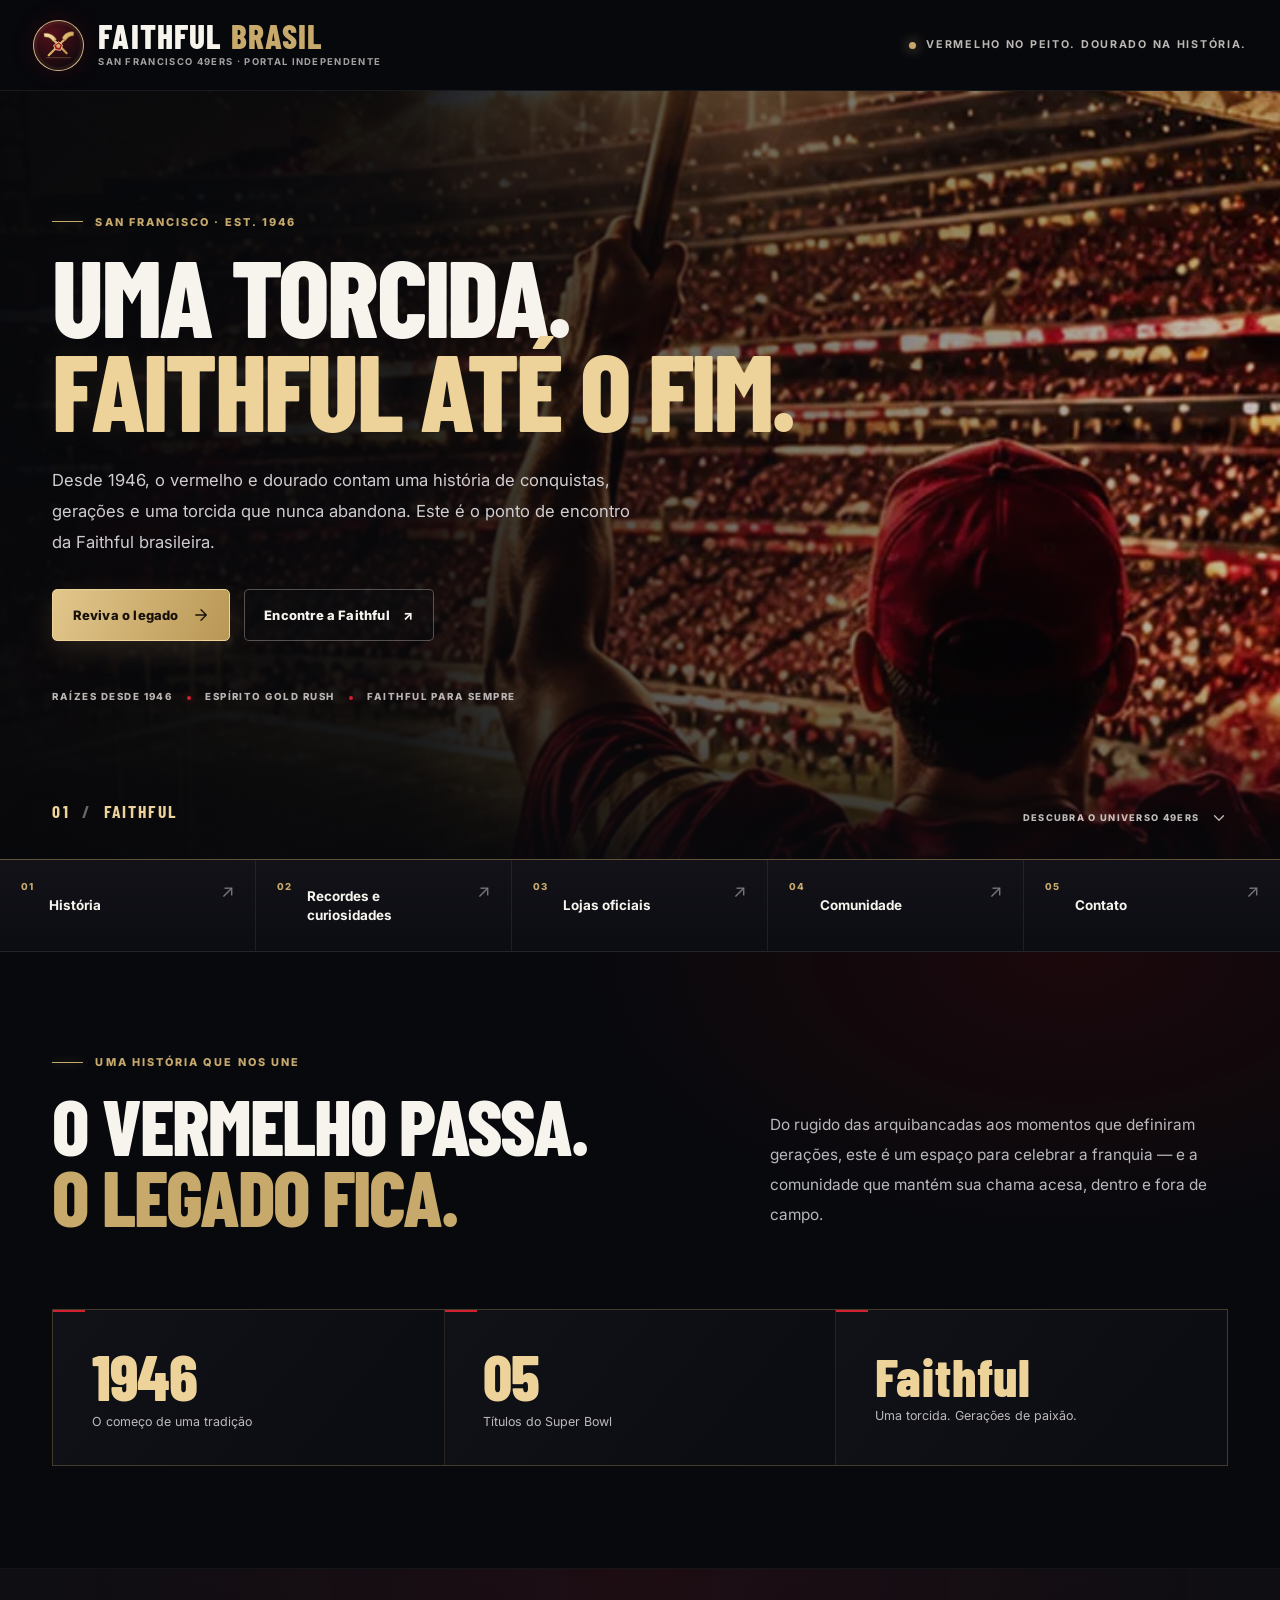
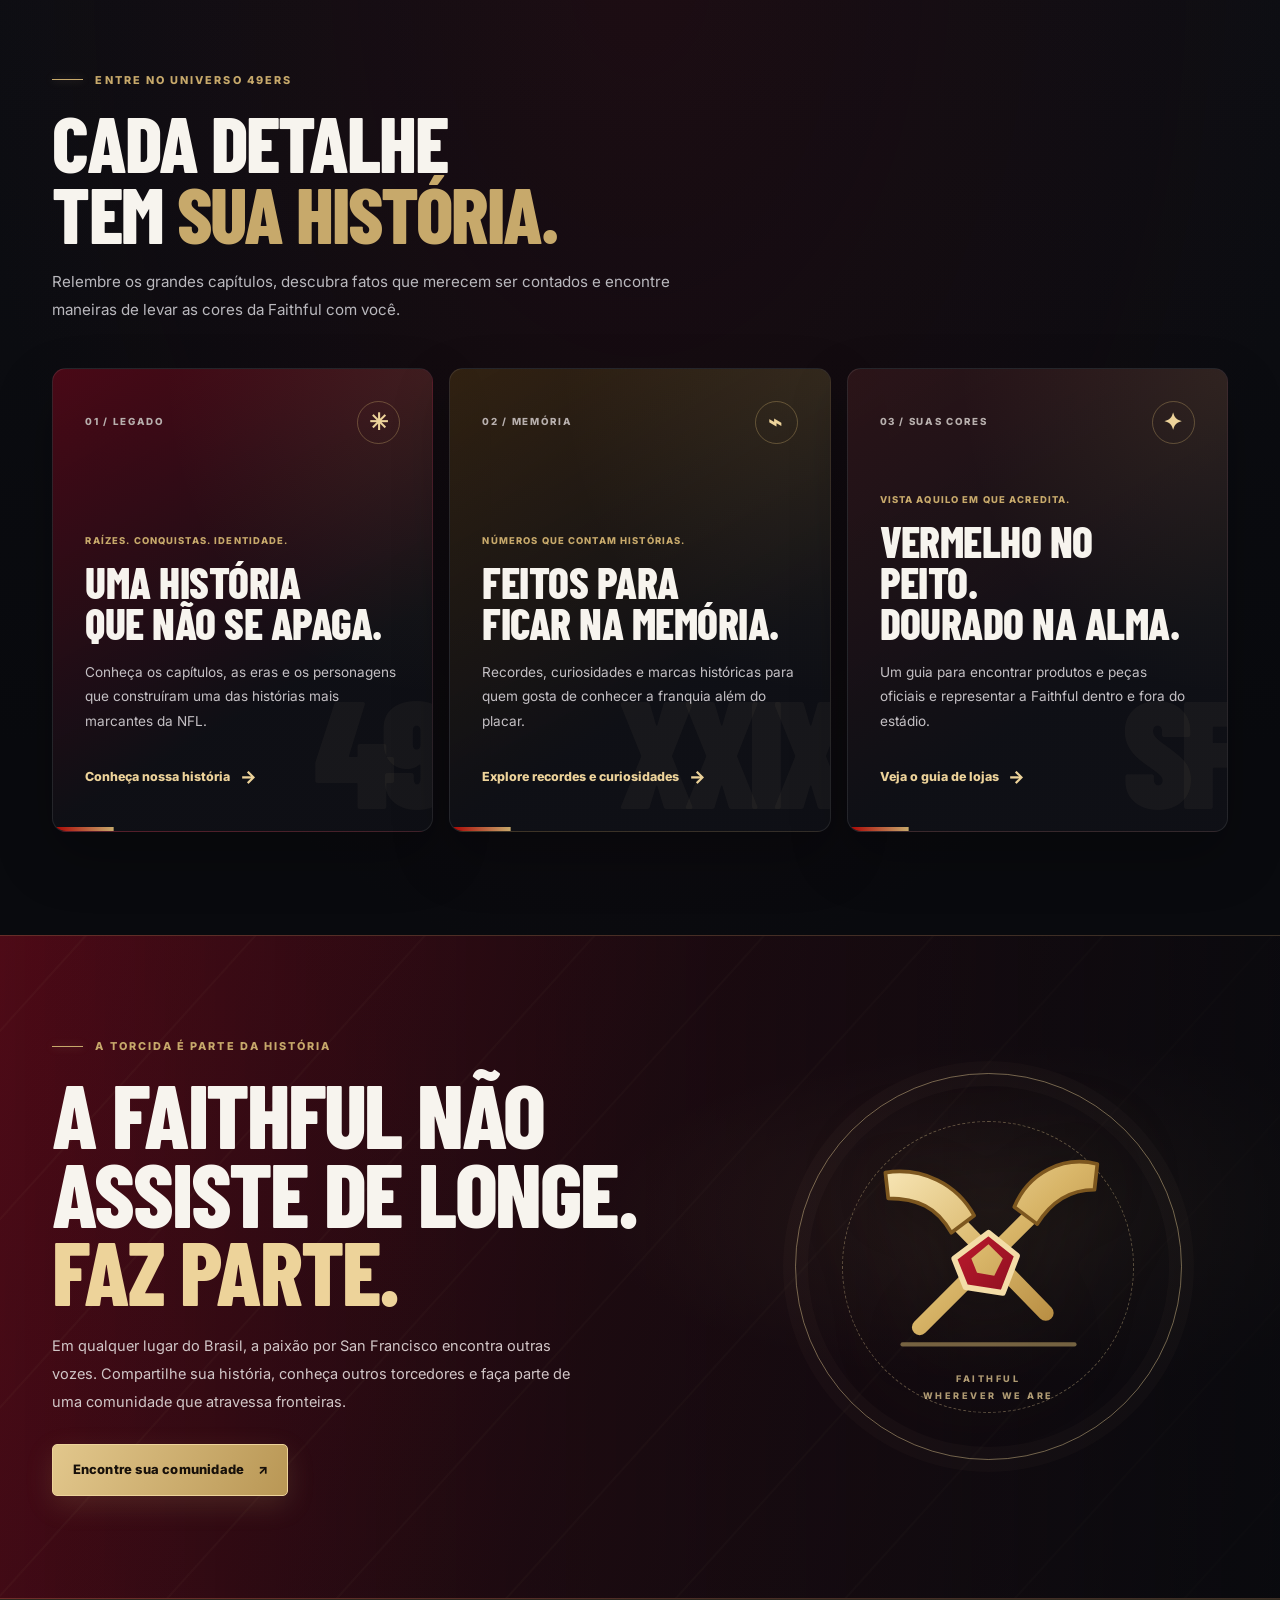
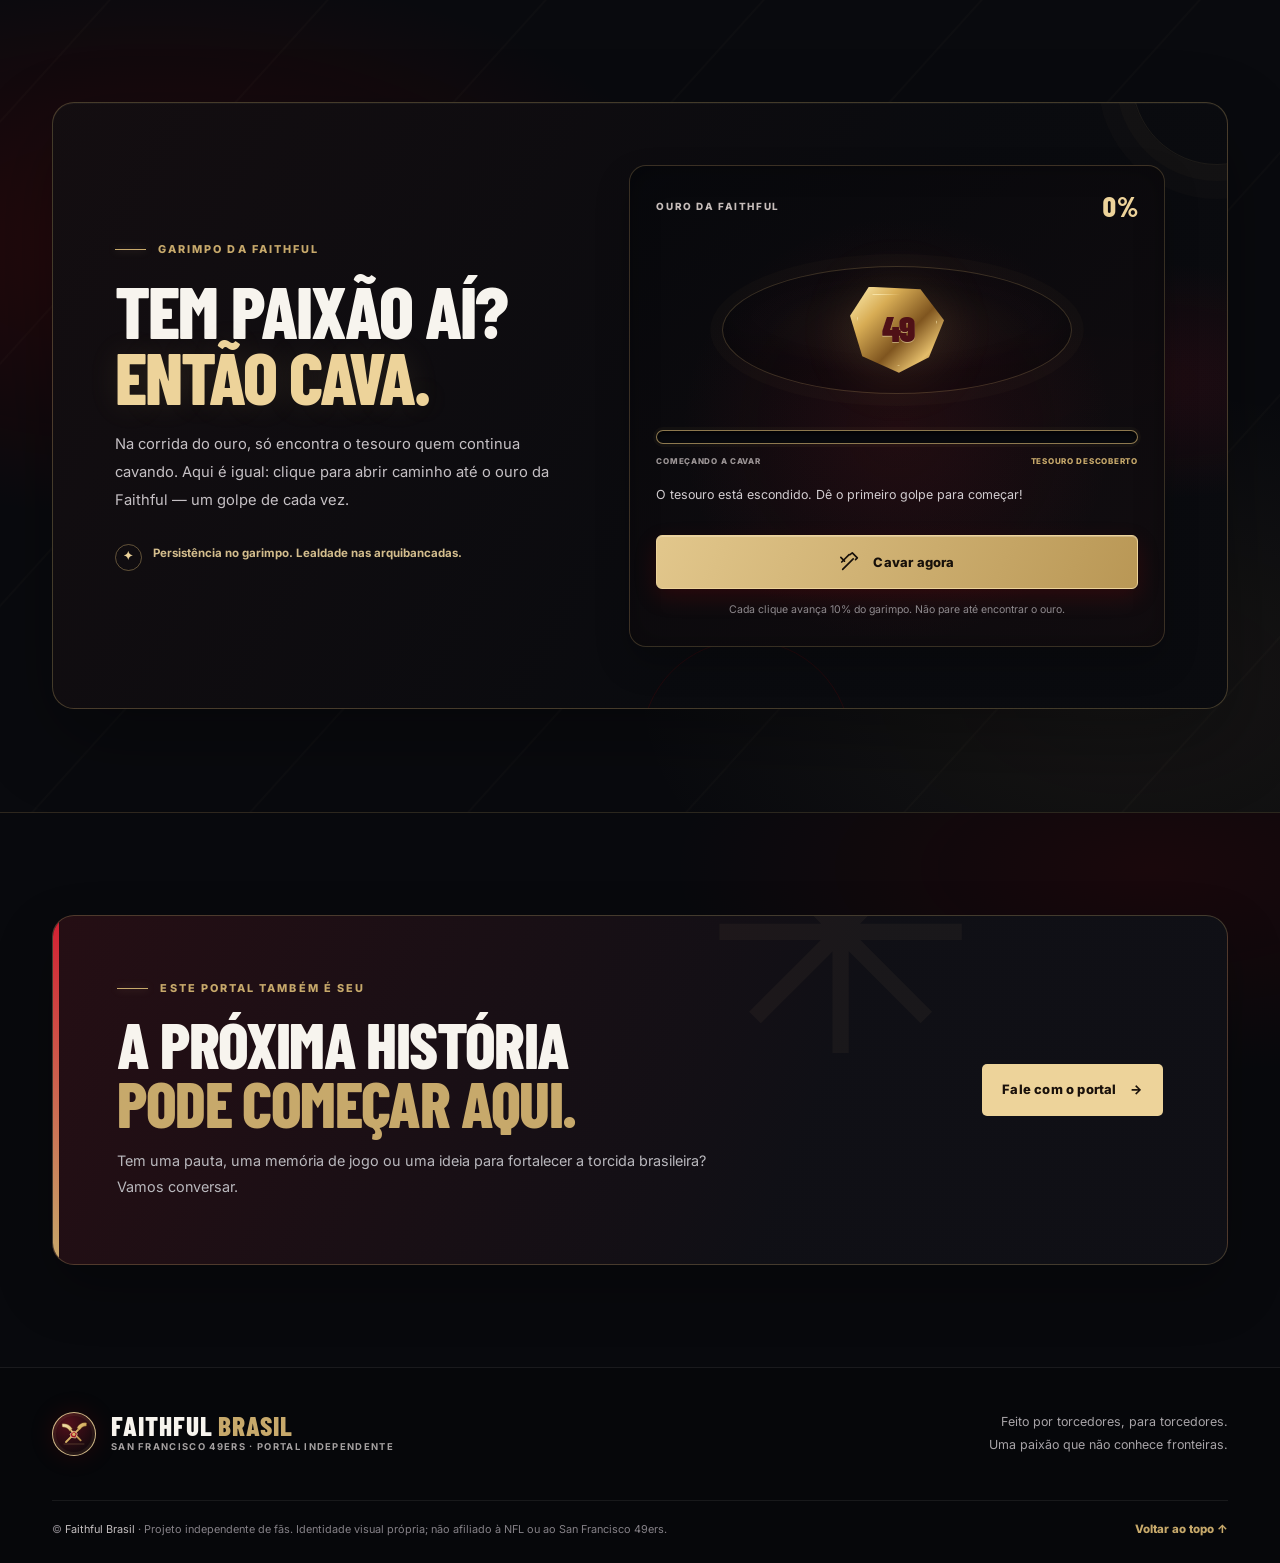
==== commit 4b525d75: "Criada a pagina Historia, seguindo mesma identidade e criando um hover hover para os botoes que perm" ====
--- a/portal-49ers/index.html
+++ b/portal-49ers/index.html
@@ -1,17 +1,22 @@
 <!doctype html>
 <html lang="pt-BR">
+
 <head>
   <meta charset="utf-8">
   <meta name="viewport" content="width=device-width, initial-scale=1">
   <meta name="theme-color" content="#08090d">
-  <meta name="description" content="Um portal brasileiro independente dedicado à história, à cultura e à torcida do San Francisco 49ers. Viva o universo Faithful em vermelho e dourado.">
+  <meta name="description"
+    content="Um portal brasileiro independente dedicado à história, à cultura e à torcida do San Francisco 49ers. Viva o universo Faithful em vermelho e dourado.">
   <meta name="color-scheme" content="dark">
   <title>Faithful Brasil | San Francisco 49ers</title>
   <link rel="preconnect" href="https://fonts.googleapis.com">
   <link rel="preconnect" href="https://fonts.gstatic.com" crossorigin>
-  <link href="https://fonts.googleapis.com/css2?family=Barlow+Condensed:wght@500;600;700;800;900&family=Inter:wght@400;500;600;700;800&display=swap" rel="stylesheet">
+  <link
+    href="https://fonts.googleapis.com/css2?family=Barlow+Condensed:wght@500;600;700;800;900&family=Inter:wght@400;500;600;700;800&display=swap"
+    rel="stylesheet">
   <link rel="stylesheet" href="css/style.css">
 </head>
+
 <body>
   <a class="skip-link" href="#conteudo">Pular para o conteúdo principal</a>
 
@@ -45,21 +50,30 @@
       <div class="hero__content page-container">
         <p class="eyebrow"><span class="eyebrow__line" aria-hidden="true"></span> SAN FRANCISCO · EST. 1946</p>
         <h1 id="hero-title">Uma torcida.<br><span>Faithful até o fim.</span></h1>
-        <p class="hero__lead">Desde 1946, o vermelho e dourado contam uma história de conquistas, gerações e uma torcida que nunca abandona. Este é o ponto de encontro da Faithful brasileira.</p>
+        <p class="hero__lead">Desde 1946, o vermelho e dourado contam uma história de conquistas, gerações e uma torcida
+          que nunca abandona. Este é o ponto de encontro da Faithful brasileira.</p>
         <div class="hero__actions">
           <a class="button button--gold" href="pages/history/index.html">
             <span>Reviva o legado</span>
-            <svg aria-hidden="true" viewBox="0 0 24 24" width="18" height="18"><path d="M5 12h13M12 5l7 7-7 7" fill="none" stroke="currentColor" stroke-width="1.8" stroke-linecap="round" stroke-linejoin="round"/></svg>
+            <svg aria-hidden="true" viewBox="0 0 24 24" width="18" height="18">
+              <path d="M5 12h13M12 5l7 7-7 7" fill="none" stroke="currentColor" stroke-width="1.8"
+                stroke-linecap="round" stroke-linejoin="round" />
+            </svg>
           </a>
-          <a class="button button--ghost" href="pages/community/index.html">Encontre a Faithful <span aria-hidden="true">↗</span></a>
+          <a class="button button--ghost" href="pages/community/index.html">Encontre a Faithful <span
+              aria-hidden="true">↗</span></a>
         </div>
         <div class="hero__signature" aria-label="Identidade do portal">
-          <span>RAÍZES DESDE 1946</span><i aria-hidden="true"></i><span>ESPÍRITO GOLD RUSH</span><i aria-hidden="true"></i><span>FAITHFUL PARA SEMPRE</span>
+          <span>RAÍZES DESDE 1946</span><i aria-hidden="true"></i><span>ESPÍRITO GOLD RUSH</span><i
+            aria-hidden="true"></i><span>FAITHFUL PARA SEMPRE</span>
         </div>
       </div>
       <a class="hero__scroll" href="#conteudo" aria-label="Descer para o conteúdo">
         <span>DESCUBRA O UNIVERSO 49ERS</span>
-        <svg aria-hidden="true" viewBox="0 0 24 24" width="18" height="18"><path d="m6 9 6 6 6-6" fill="none" stroke="currentColor" stroke-width="1.7" stroke-linecap="round" stroke-linejoin="round"/></svg>
+        <svg aria-hidden="true" viewBox="0 0 24 24" width="18" height="18">
+          <path d="m6 9 6 6 6-6" fill="none" stroke="currentColor" stroke-width="1.7" stroke-linecap="round"
+            stroke-linejoin="round" />
+        </svg>
       </a>
       <span class="hero__index" aria-hidden="true">01 <span>/</span> FAITHFUL</span>
     </section>
@@ -101,7 +115,8 @@
             <p class="eyebrow"><span class="eyebrow__line" aria-hidden="true"></span> UMA HISTÓRIA QUE NOS UNE</p>
             <h2 id="intro-title">O vermelho passa.<br><span>O legado fica.</span></h2>
           </div>
-          <p class="section-heading__copy">Do rugido das arquibancadas aos momentos que definiram gerações, este é um espaço para celebrar a franquia — e a comunidade que mantém sua chama acesa, dentro e fora de campo.</p>
+          <p class="section-heading__copy">Do rugido das arquibancadas aos momentos que definiram gerações, este é um
+            espaço para celebrar a franquia — e a comunidade que mantém sua chama acesa, dentro e fora de campo.</p>
         </div>
 
         <div class="legacy-strip" aria-label="Marcos da franquia">
@@ -126,39 +141,47 @@
         <div class="section-heading">
           <p class="eyebrow"><span class="eyebrow__line" aria-hidden="true"></span> ENTRE NO UNIVERSO 49ERS</p>
           <h2 id="explore-title">Cada detalhe tem <span>sua história.</span></h2>
-          <p class="section-heading__intro">Relembre os grandes capítulos, descubra fatos que merecem ser contados e encontre maneiras de levar as cores da Faithful com você.</p>
+          <p class="section-heading__intro">Relembre os grandes capítulos, descubra fatos que merecem ser contados e
+            encontre maneiras de levar as cores da Faithful com você.</p>
         </div>
 
         <div class="feature-grid">
           <article class="feature-card feature-card--history">
-            <div class="feature-card__topline"><span>01 / LEGADO</span><span class="feature-card__icon" aria-hidden="true">✳</span></div>
+            <div class="feature-card__topline"><span>01 / LEGADO</span><span class="feature-card__icon"
+                aria-hidden="true">✳</span></div>
             <div class="feature-card__body">
               <p class="feature-card__kicker">RAÍZES. CONQUISTAS. IDENTIDADE.</p>
               <h3>Uma história<br>que não se apaga.</h3>
-              <p>Conheça os capítulos, as eras e os personagens que construíram uma das histórias mais marcantes da NFL.</p>
-              <a class="text-link" href="pages/history/index.html">Conheça nossa história <span aria-hidden="true">→</span></a>
+              <p>Conheça os capítulos, as eras e os personagens que construíram uma das histórias mais marcantes da NFL.
+              </p>
+              <a class="text-link" href="pages/history/index.html">Conheça nossa história <span
+                  aria-hidden="true">→</span></a>
             </div>
             <span class="feature-card__ghost" aria-hidden="true">49</span>
           </article>
 
           <article class="feature-card feature-card--records">
-            <div class="feature-card__topline"><span>02 / MEMÓRIA</span><span class="feature-card__icon" aria-hidden="true">⌁</span></div>
+            <div class="feature-card__topline"><span>02 / MEMÓRIA</span><span class="feature-card__icon"
+                aria-hidden="true">⌁</span></div>
             <div class="feature-card__body">
               <p class="feature-card__kicker">NÚMEROS QUE CONTAM HISTÓRIAS.</p>
               <h3>Feitos para<br>ficar na memória.</h3>
               <p>Recordes, curiosidades e marcas históricas para quem gosta de conhecer a franquia além do placar.</p>
-              <a class="text-link" href="pages/records-trivia/index.html">Explore recordes e curiosidades <span aria-hidden="true">→</span></a>
+              <a class="text-link" href="pages/records-trivia/index.html">Explore recordes e curiosidades <span
+                  aria-hidden="true">→</span></a>
             </div>
             <span class="feature-card__ghost" aria-hidden="true">XXIX</span>
           </article>
 
           <article class="feature-card feature-card--shop">
-            <div class="feature-card__topline"><span>03 / SUAS CORES</span><span class="feature-card__icon" aria-hidden="true">✦</span></div>
+            <div class="feature-card__topline"><span>03 / SUAS CORES</span><span class="feature-card__icon"
+                aria-hidden="true">✦</span></div>
             <div class="feature-card__body">
               <p class="feature-card__kicker">VISTA AQUILO EM QUE ACREDITA.</p>
               <h3>Vermelho no peito.<br>Dourado na alma.</h3>
               <p>Um guia para encontrar produtos e peças oficiais e representar a Faithful dentro e fora do estádio.</p>
-              <a class="text-link" href="pages/official-shop/index.html">Veja o guia de lojas <span aria-hidden="true">→</span></a>
+              <a class="text-link" href="pages/official-shop/index.html">Veja o guia de lojas <span
+                  aria-hidden="true">→</span></a>
             </div>
             <span class="feature-card__ghost" aria-hidden="true">SF</span>
           </article>
@@ -172,8 +195,10 @@
         <div class="faithful-section__content">
           <p class="eyebrow"><span class="eyebrow__line" aria-hidden="true"></span> A TORCIDA É PARTE DA HISTÓRIA</p>
           <h2 id="faithful-title">A Faithful não<br>assiste de longe.<br><span>Faz parte.</span></h2>
-          <p>Em qualquer lugar do Brasil, a paixão por San Francisco encontra outras vozes. Compartilhe sua história, conheça outros torcedores e faça parte de uma comunidade que atravessa fronteiras.</p>
-          <a class="button button--gold" href="pages/community/index.html">Encontre sua comunidade <span aria-hidden="true">↗</span></a>
+          <p>Em qualquer lugar do Brasil, a paixão por San Francisco encontra outras vozes. Compartilhe sua história,
+            conheça outros torcedores e faça parte de uma comunidade que atravessa fronteiras.</p>
+          <a class="button button--gold" href="pages/community/index.html">Encontre sua comunidade <span
+              aria-hidden="true">↗</span></a>
         </div>
         <div class="faithful-mark" aria-hidden="true">
           <span class="faithful-mark__ring faithful-mark__ring--outer"></span>
@@ -190,7 +215,8 @@
           <div class="dig-meter-panel__copy">
             <p class="eyebrow"><span class="eyebrow__line" aria-hidden="true"></span> GARIMPO DA FAITHFUL</p>
             <h2 id="dig-meter-title">Tem paixão aí?<br><span>Então cava.</span></h2>
-            <p>Na corrida do ouro, só encontra o tesouro quem continua cavando. Aqui é igual: clique para abrir caminho até o ouro da Faithful — um golpe de cada vez.</p>
+            <p>Na corrida do ouro, só encontra o tesouro quem continua cavando. Aqui é igual: clique para abrir caminho
+              até o ouro da Faithful — um golpe de cada vez.</p>
             <div class="dig-meter__legend" aria-hidden="true">
               <span class="dig-meter__legend-icon">✦</span>
               <span>Persistência no garimpo. Lealdade nas arquibancadas.</span>
@@ -225,7 +251,8 @@
             </div>
 
             <div class="dig-meter__progress-wrap">
-              <div class="dig-meter__progress" id="dig-progress" role="progressbar" aria-label="Progresso do garimpo" aria-valuemin="0" aria-valuemax="100" aria-valuenow="0" aria-valuetext="0% do garimpo concluído">
+              <div class="dig-meter__progress" id="dig-progress" role="progressbar" aria-label="Progresso do garimpo"
+                aria-valuemin="0" aria-valuemax="100" aria-valuenow="0" aria-valuetext="0% do garimpo concluído">
                 <span class="dig-meter__progress-fill" id="dig-progress-fill"></span>
               </div>
               <div class="dig-meter__endpoints" aria-hidden="true">
@@ -234,7 +261,8 @@
               </div>
             </div>
 
-            <p class="dig-meter__status" id="dig-status" role="status" aria-live="polite" aria-atomic="true">O tesouro está escondido. Dê o primeiro golpe para começar!</p>
+            <p class="dig-meter__status" id="dig-status" role="status" aria-live="polite" aria-atomic="true">O tesouro
+              está escondido. Dê o primeiro golpe para começar!</p>
 
             <div class="dig-meter__reward" id="dig-reward" hidden>
               <p class="dig-meter__reward-kicker">GARIMPO CONCLUÍDO</p>
@@ -243,7 +271,10 @@
             </div>
 
             <button class="button button--gold dig-meter__button" id="dig-button" type="button">
-              <svg class="dig-meter__button-icon" aria-hidden="true" viewBox="0 0 24 24" fill="none"><path d="M4 20 15.5 8.5M12 4l2.5-2 5.5 5.5-2 2M3 12l8-8M2 7l4 4" stroke="currentColor" stroke-width="1.8" stroke-linecap="round" stroke-linejoin="round"/></svg>
+              <svg class="dig-meter__button-icon" aria-hidden="true" viewBox="0 0 24 24" fill="none">
+                <path d="M4 20 15.5 8.5M12 4l2.5-2 5.5 5.5-2 2M3 12l8-8M2 7l4 4" stroke="currentColor"
+                  stroke-width="1.8" stroke-linecap="round" stroke-linejoin="round" />
+              </svg>
               <span id="dig-button-label">Cavar agora</span>
             </button>
             <p class="dig-meter__hint">Cada clique avança 10% do garimpo. Não pare até encontrar o ouro.</p>
@@ -260,7 +291,8 @@
           <h2 id="closing-title">A próxima história<br><span>pode começar aqui.</span></h2>
           <p>Tem uma pauta, uma memória de jogo ou uma ideia para fortalecer a torcida brasileira? Vamos conversar.</p>
         </div>
-        <a class="button button--light" href="pages/contact/index.html">Fale com o portal <span aria-hidden="true">→</span></a>
+        <a class="button button--light" href="pages/contact/index.html">Fale com o portal <span
+            aria-hidden="true">→</span></a>
       </div>
     </section>
   </main>
@@ -278,11 +310,13 @@
         <p>Feito por torcedores, para torcedores.<br>Uma paixão que não conhece fronteiras.</p>
       </div>
       <div class="site-footer__bottom">
-        <p>© <span>Faithful Brasil</span> · Projeto independente de fãs. Identidade visual própria; não afiliado à NFL ou ao San Francisco 49ers.</p>
+        <p>© <span>Faithful Brasil</span> · Projeto independente de fãs. Identidade visual própria; não afiliado à NFL
+          ou ao San Francisco 49ers.</p>
         <a href="#inicio">Voltar ao topo ↑</a>
       </div>
     </div>
   </footer>
   <script src="js/main.js" defer></script>
 </body>
+
 </html>
